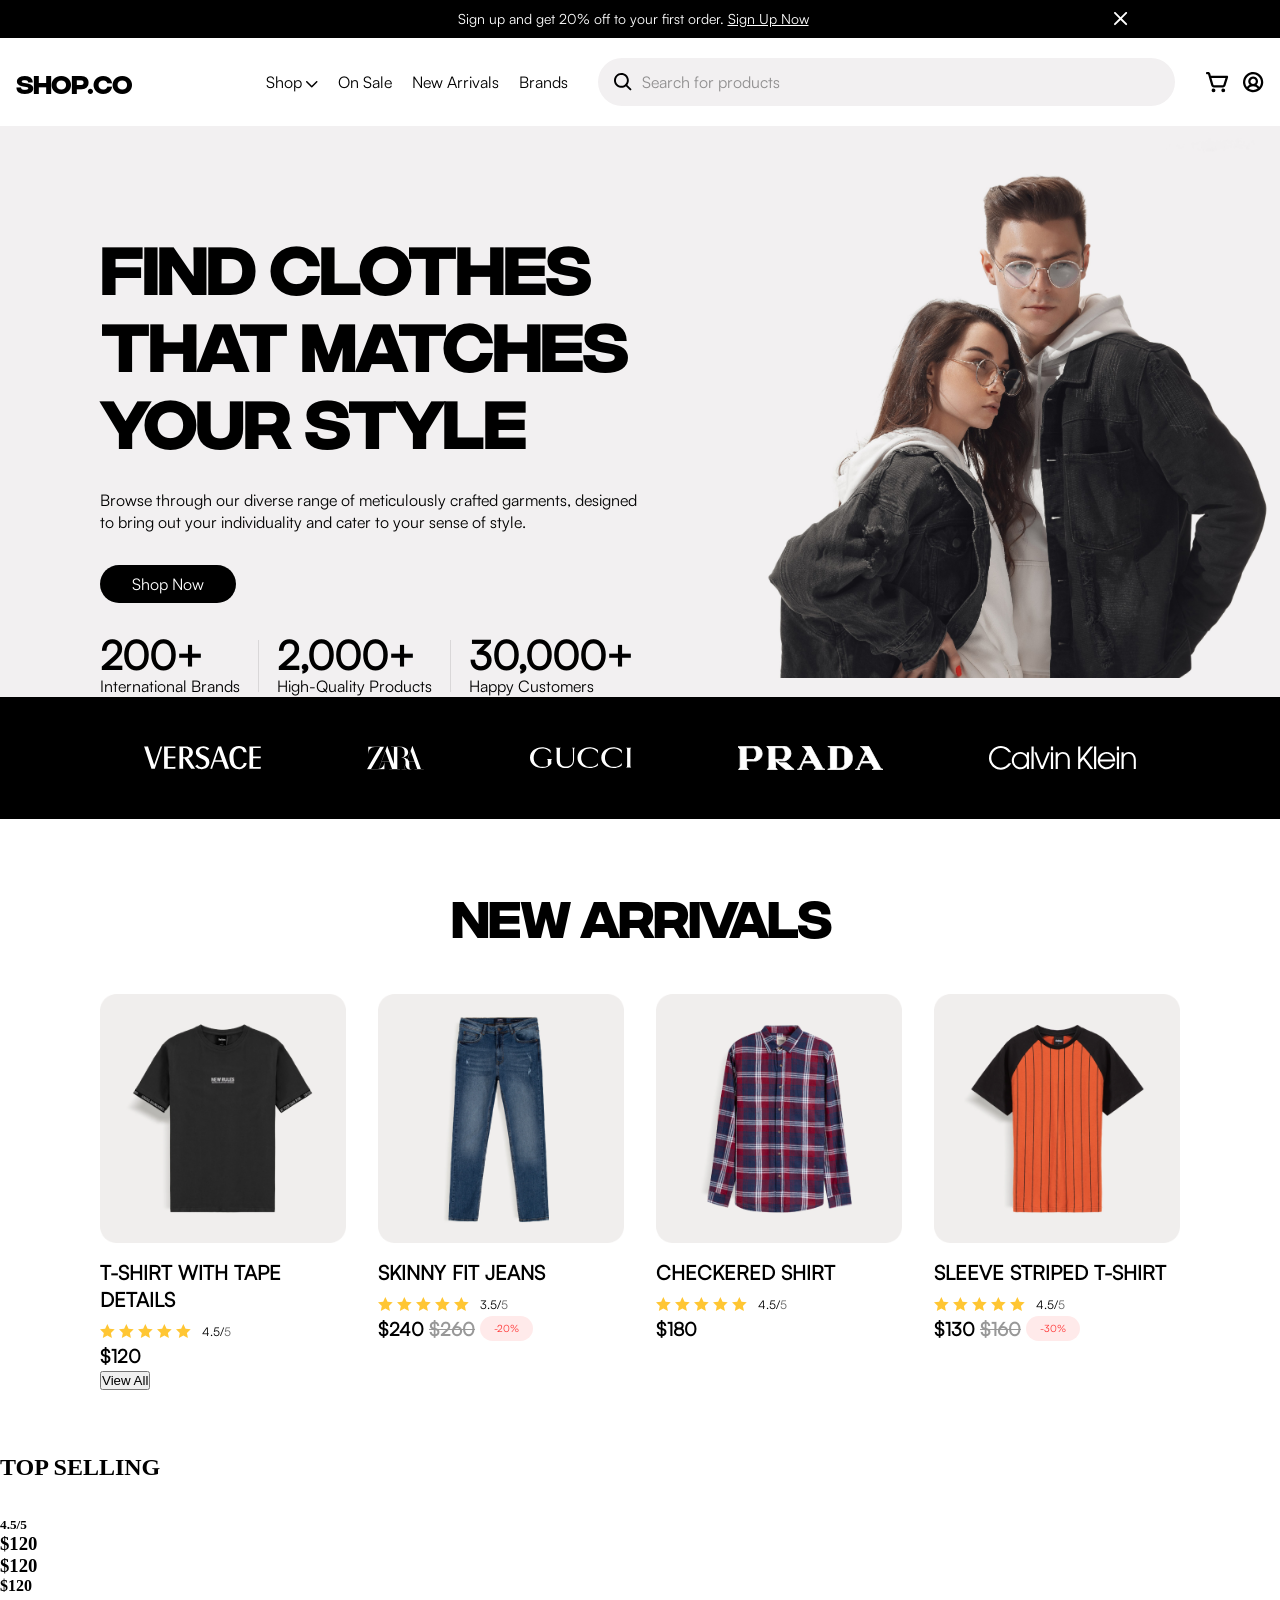
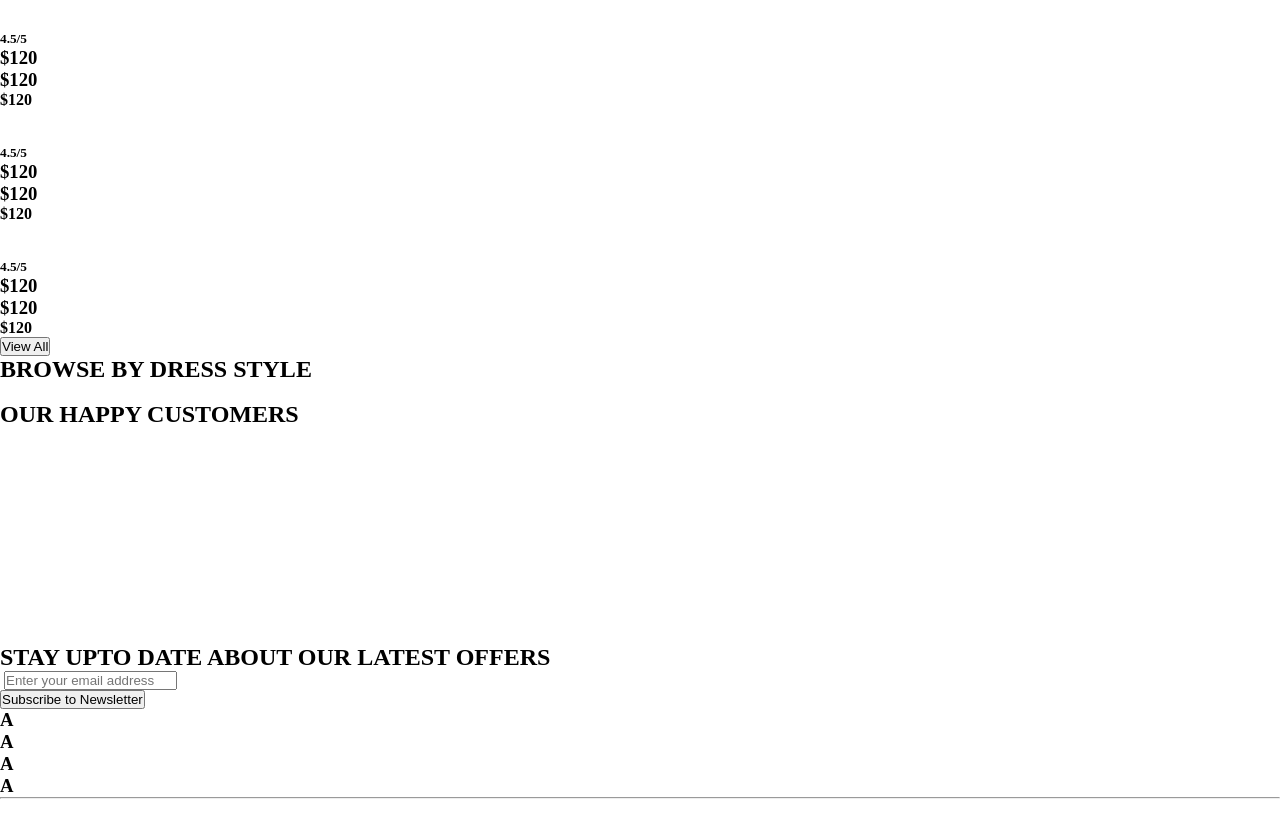
==== index.html @ e13f9c2b "feat: phase 1" ====
<!DOCTYPE html>
<html lang="en">

<head>
    <meta charset="UTF-8">
    <meta name="viewport" content="width=device-width, initial-scale=1.0">
    <title>SHOP.CO</title>
    <link rel="stylesheet" href="./css/main.css">
</head>

<body>
    <header class="header">
        <div class="top-banner">
            <div></div>
            <h3 class="top-banner--ordinary">Sign up and get 20% off to your first order.
                <span class="top-banner--underlined">Sign Up Now</span>
            </h3>
            <img class="cross-icon" src="./assets/icons/cross.svg" alt="cross-icon">
        </div>
        <nav class="navbar">
            <section class="navbar__menu-icon__logo">
                <img class="menu-icon" src="./assets/icons/menu.svg" alt="menu-icon">
                <h2 class="brand-name">SHOP.CO</h2>
            </section>
            <section class="navbar__menu-searchbar-icons">
                <ul class="navbar__desktop-menu">
                    <li><a class="desktop__menu-links" href="#">Shop <img src="./assets/icons/down-arrowkey.svg"
                                alt=""></a></li>
                    <li><a class="desktop__menu-links" href="#">On Sale</a></li>
                    <li><a class="desktop__menu-links" href="#">New Arrivals</a></li>
                    <li><a class="desktop__menu-links" href="#">Brands</a></li>
                </ul>
                <div class="navbar__search-bar">
                    <img class="search-icon" src="./assets/icons/search.svg" alt="search-icon">
                    <input class="search-input" type="text" placeholder="Search for products" />
                </div>
                <div class="navbar__cart-profile-search">
                    <img class="navbar__search" src="./assets/icons/search.svg" alt="search-icon">
                    <img class="navbar__cart" src="./assets/icons/cart.svg" alt="cart-icon">
                    <img class="navbar__profile" src="./assets/icons/profile.svg" alt="profile-icon">
                </div>
            </section>
        </nav>
    </header>
    <main class="main">
        <section class="hero">
            <section class="hero__content">
                <div class="hero__heading">FIND CLOTHES THAT MATCHES YOUR STYLE</div>
                <div class="hero__para">Browse through our diverse range of meticulously crafted garments, designed to
                    bring out your individuality and cater to your sense of style.</div>
                <div class="hero__btn">Shop Now</div>
                <div class="hero__blocks">
                    <div class="hero__block">
                        <h3 class="block__number">200+</h3>
                        <p class="block__string">International Brands</p>
                    </div>
                    <div class="vertical-line--1"></div>
                    <div class="hero__block">
                        <h3 class="block__number">2,000+</h3>
                        <p class="block__string">High-Quality Products</p>
                    </div>
                    <div class="vertical-line--2"></div>
                    <div class="hero__block">
                        <h3 class="block__number">30,000+</h3>
                        <p class="block__string">Happy Customers</p>
                    </div>
                </div>
            </section>
            <section class="hero__image">
                <img src="starIcon" alt="">
                <img class="hero__image-img" src="./assets/images/heroImg.jpg" alt="">
                <img src="starIcon" alt="">
            </section>
        </section>
        <section class="brand-strip">
            <img class="brand" src="./assets/icons/versace.svg" alt="Versace">
            <img class="brand" src="./assets/icons/zara.svg" alt="Zara">
            <img class="brand" src="./assets/icons/gucci.svg" alt="Gucci">
            <img class="brand" src="./assets/icons/prada.svg" alt="Prada">
            <img class="brand" src="./assets/icons/calvin-klein.svg" alt="Calvin Klein">
        </section>
        <section class="new-arrivals">
            <h2 class="new-arrivals__heading heading">NEW ARRIVALS</h2>
            <section class="new-arrivals__blocks" id="new-arrivals-container"></section>
            <button class="new-arrivals__viewall-btn">View All</button>
        </section>
        <section class="top-selling">
            <h2>TOP SELLING</h2>
            <section class="top-selling__blocks">
                <div class="">
                    <img src="cloth" alt="" srcset="">
                    <h4 class="top-selling__heading"></h4>
                    <div class="top-selling__rating">
                        <img src="stars" alt="">
                        <h5>4.5/<span>5</span></h5>
                    </div>
                    <div class="top-selling__pricing">
                        <h3 class="top-selling__price">$120</h3>
                        <h3 class="top-selling__discount">$120</h3>
                        <h4 class="top-selling__percent">$120</h3>
                    </div>
                </div>
                <div class="">
                    <img src="cloth" alt="" srcset="">
                    <h4 class="top-selling__heading"></h4>
                    <div class="top-selling__rating">
                        <img src="stars" alt="">
                        <h5>4.5/<span>5</span></h5>
                    </div>
                    <div class="top-selling__pricing">
                        <h3 class="top-selling__price">$120</h3>
                        <h3 class="top-selling__discount">$120</h3>
                        <h4 class="top-selling__percent">$120</h3>
                    </div>
                </div>
                <div class="">
                    <img src="cloth" alt="" srcset="">
                    <h4 class="top-selling__heading"></h4>
                    <div class="top-selling__rating">
                        <img src="stars" alt="">
                        <h5>4.5/<span>5</span></h5>
                    </div>
                    <div class="top-selling__pricing">
                        <h3 class="top-selling__price">$120</h3>
                        <h3 class="top-selling__discount">$120</h3>
                        <h4 class="top-selling__percent">$120</h3>
                    </div>
                </div>
                <div class="">
                    <img src="cloth" alt="" srcset="">
                    <h4 class="top-selling__heading"></h4>
                    <div class="top-selling__rating">
                        <img src="stars" alt="">
                        <h5>4.5/<span>5</span></h5>
                    </div>
                    <div class="top-selling__pricing">
                        <h3 class="top-selling__price">$120</h3>
                        <h3 class="top-selling__discount">$120</h3>
                        <h4 class="top-selling__percent">$120</h3>
                    </div>
                </div>
            </section>
            <button class="top-selling__viewall-btn">View All</button>

        </section>
        <section class="browseby-style">
            <h2>BROWSE BY DRESS STYLE</h2>
            <section class="browseby-style__blocks">
                <img src="#" alt="" srcset="">
                <img src="#" alt="" srcset="">
                <img src="#" alt="" srcset="">
                <img src="#" alt="" srcset="">
            </section>
        </section>
        <section class="testimonials">
            <h2>OUR HAPPY CUSTOMERS</h2>
            <div class="testimonials__blocks">
                <div class="testimonials__block">
                    <img src="stars" alt="">
                    <div class="testimonials__heading">
                        <h4 class="testimonials__name"></h4>
                        <img src="tick" alt="">
                    </div>
                    <p class="testimonials__para"></p>
                </div>
                <div class="testimonials__block">
                    <img src="stars" alt="">
                    <div class="testimonials__heading">
                        <h4 class="testimonials__name"></h4>
                        <img src="tick" alt="">
                    </div>
                    <p class="testimonials__para"></p>
                </div>
                <div class="testimonials__block">
                    <img src="stars" alt="">
                    <div class="testimonials__heading">
                        <h4 class="testimonials__name"></h4>
                        <img src="tick" alt="">
                    </div>
                    <p class="testimonials__para"></p>
                </div>
                <div class="testimonials__block">
                    <img src="stars" alt="">
                    <div class="testimonials__heading">
                        <h4 class="testimonials__name"></h4>
                        <img src="tick" alt="">
                    </div>
                    <p class="testimonials__para"></p>
                </div>
                <div class="testimonials__block">
                    <img src="stars" alt="">
                    <div class="testimonials__heading">
                        <h4 class="testimonials__name"></h4>
                        <img src="tick" alt="">
                    </div>
                    <p class="testimonials__para"></p>
                </div>
                <div class="testimonials__block">
                    <img src="stars" alt="">
                    <div class="testimonials__heading">
                        <h4 class="testimonials__name"></h4>
                        <img src="tick" alt="">
                    </div>
                    <p class="testimonials__para"></p>
                </div>
            </div>
        </section>
        <section class="newsletter">
            <h2>STAY UPTO DATE ABOUT OUR LATEST OFFERS</h2>
            <div class="newsletter__reachout">
                <div class="input-wrapper">
                    <img src="#mail-ic" alt="">
                    <input type="text" placeholder="Enter your email address">
                </div>
                <button>Subscribe to Newsletter</button>
            </div>
        </section>
    </main>
    <footer class="footer">
        <section class="footer__grid">
            <div>
                <h3>A</h3>
                <h4></h4>
                <h4></h4>
                <h4></h4>
                <h4></h4>
            </div>
            <div>
                <h3>A</h3>
                <h4></h4>
                <h4></h4>
                <h4></h4>
                <h4></h4>
            </div>
            <div>
                <h3>A</h3>
                <h4></h4>
                <h4></h4>
                <h4></h4>
                <h4></h4>
            </div>
            <div>
                <h3>A</h3>
                <h4></h4>
                <h4></h4>
                <h4></h4>
                <h4></h4>
            </div>
        </section>
        <hr>
        <div class="footer__bottom">
            <div class="footer__right-reserved"></div>
            <div class="footer__brand-names">
                <img src="#" alt="">
                <img src="#" alt="">
                <img src="#" alt="">
                <img src="#" alt="">
                <img src="#" alt="">
            </div>
        </div>
    </footer>

    <script>
        const productContainer = document.querySelector('#new-arrivals-container');
        fetch('./products.json')
            .then(response => response.json())
            .then(products => {
                productContainer.innerHTML = products.map(product => `
                    <div class="product-card">
                        <img src="${product.image}" alt="${product.name}" class="product-card__image">
                        <h4 class="new-arrivals__product-name">${product.name}</h4>
                        <div class="new-arrivals__rating">
                            <div class="new-arrivals__stars">
                                <img src="./assets/icons/star.svg" alt="rating-star">
                                <img src="./assets/icons/star.svg" alt="rating-star">
                                <img src="./assets/icons/star.svg" alt="rating-star">
                                <img src="./assets/icons/star.svg" alt="rating-star">
                                <img src="./assets/icons/star.svg" alt="rating-star">
                            </div>
                            <h5 class="rating-h2">${product.rating}/<span class="rating-span">5</span></h5>
                        </div>
                        <div class="new-arrivals__pricing">
                            <h3 class="new-arrivals__price">$${product.price}</h3>
                            ${product.originalPrice ? `<h3 class="new-arrivals__discount">$${product.originalPrice}</h3>` : ''}
                            ${product.discount ? `<h4 class="new-arrivals__percent">-${product.discount}%</h4>` : ''}
                        </div>
                    </div>
                `).join('');
            })
            .catch(error => {
                console.error('Error loading products:', error);
            });
    </script>
</body>

</html>
---- css/main.css ----
* {
  margin: 0;
  padding: 0;
  box-sizing: border-box;
}

@font-face {
  font-family: "Integral CF";
  src: url("../../assets/fonts/Fontspring-DEMO-integralcf-regular.otf");
}
@font-face {
  font-family: "Satoshi";
  src: url("../../assets/fonts/Satoshi-Regular.woff2");
}
.header {
  font-family: "Satoshi";
}
.header .top-banner {
  display: flex;
  flex-direction: row;
  justify-content: space-around;
  align-items: center;
  flex-wrap: nowrap;
  background-color: #000000;
  color: #ffffff;
  height: 2.125rem;
}
.header .top-banner .top-banner--ordinary {
  font-size: 0.75rem;
  font-weight: 400;
}
.header .top-banner .top-banner--ordinary .top-banner--underlined {
  text-decoration: underline;
  cursor: pointer;
}
.header .top-banner .cross-icon {
  visibility: hidden;
  cursor: pointer;
}
.header .navbar {
  display: flex;
  justify-content: space-between;
  align-items: center;
  padding: 1.25rem 1rem;
}
.header .navbar .brand-name {
  font-family: "Integral CF";
  font-weight: fw-700;
  font-style: Bold;
  font-size: 1.5rem;
}
.header .navbar .navbar__menu-icon__logo {
  display: flex;
  flex-direction: row;
  justify-content: center;
  align-items: center;
  flex-wrap: nowrap;
  gap: 1rem;
}
.header .navbar .navbar__cart-profile-search {
  display: flex;
  gap: 0.875rem;
  cursor: pointer;
}
.header .navbar .navbar__desktop-menu,
.header .navbar .navbar__search-bar {
  display: none;
}

@media (min-width: 1200px) {
  .header .top-banner {
    height: 2.375rem;
  }
  .header .top-banner .top-banner--ordinary {
    font-size: 0.875rem;
    font-weight: 500;
  }
  .header .top-banner .top-banner--ordinary .top-banner--underlined {
    text-decoration: underline;
  }
  .header .top-banner .cross-icon {
    visibility: visible;
  }
  .header .navbar {
    justify-content: flex-start;
  }
  .header .navbar .navbar__menu-icon__logo {
    justify-content: left;
    width: 20%;
  }
  .header .navbar .navbar__menu-searchbar-icons {
    flex-grow: 1;
    display: flex;
    flex-direction: row;
    justify-content: space-between;
    align-items: center;
    flex-wrap: nowrap;
    gap: 1.25rem;
  }
  .header .navbar .navbar__menu-searchbar-icons .navbar__desktop-menu {
    display: flex;
    flex-direction: row;
    justify-content: center;
    align-items: center;
    flex-wrap: nowrap;
    list-style: none;
    gap: 1.25rem;
    flex-shrink: 0;
  }
  .header .navbar .navbar__menu-searchbar-icons .navbar__search-bar {
    display: flex;
    align-items: center;
    width: 100%;
    max-width: 36.0625rem;
    height: 3rem;
    background: #f2f0f1;
    border-radius: calc(1.875px * 1rem);
    padding: 0 1rem;
    gap: 0.625rem;
  }
  .header .navbar .navbar__menu-searchbar-icons .navbar__search-bar .search-icon {
    width: 1.125rem;
    height: 1.125rem;
  }
  .header .navbar .navbar__menu-searchbar-icons .navbar__search-bar .search-input {
    font-family: "Satoshi";
    width: 100%;
    border: none;
    outline: none;
    background: transparent;
    font-size: 1rem;
    color: #000000;
  }
  .header .navbar .navbar__menu-searchbar-icons .navbar__search-bar .search-input::placeholder {
    color: #000000;
    opacity: 40%;
  }
  .header .navbar .navbar__search {
    display: none;
  }
  .header .navbar .navbar__desktop-menu {
    display: flex;
    gap: 2rem;
  }
  .header .navbar .navbar__desktop-menu .desktop__menu-links {
    text-decoration: none;
    color: #000000;
  }
  .header .navbar .navbar__search-bar {
    border-radius: 1.875rem;
  }
  .header .menu-icon {
    display: none;
  }
}
.main .hero {
  display: flex;
  flex-direction: column;
  background-color: #f2f0f1;
}
.main .hero .hero__content {
  font-family: Satoshi;
  background-color: #f2f0f1;
  padding: 2.5rem 1rem 0 1rem;
  display: flex;
  flex-direction: column;
  gap: 1.25rem;
}
.main .hero .hero__content .hero__heading {
  font-family: "Integral CF";
  font-weight: 700;
  font-size: 2.25rem;
}
.main .hero .hero__content .hero__para {
  font-weight: 400;
  font-size: 0.875rem;
}
.main .hero .hero__content .hero__btn {
  font-weight: 500;
  background-color: #000000;
  color: #ffffff;
  font-size: 1rem;
  border-radius: 1.875rem;
  padding: 1rem 3.375rem;
  text-align: center;
}
.main .hero .hero__content .hero__blocks {
  flex-wrap: wrap;
  display: flex;
  justify-content: center;
  align-items: center;
  gap: 1.6875rem;
}
.main .hero .hero__content .hero__blocks .block__number {
  font-weight: 700;
  font-size: 1.5rem;
  line-height: 100%;
}
.main .hero .hero__content .hero__blocks .block__string {
  font-weight: 400;
  font-size: 0.75rem;
  line-height: 1.375rem;
}
.main .hero .hero__content .hero__blocks .vertical-line--1 {
  width: 0.0625rem;
  height: 3.25rem;
  background: rgba(0, 0, 0, 0.1);
}
.main .hero .hero__content .hero__blocks .vertical-line--2 {
  width: 0.0625rem;
  height: 3.25rem;
  background: rgba(0, 0, 0, 0.1);
  display: none;
}
.main .hero .hero__image {
  width: 100%;
}
.main .hero .hero__image img {
  display: block;
  width: 100%;
  height: auto;
  object-fit: cover;
}
.main .brand-strip {
  background-color: #000000;
  height: 7.625rem;
  display: flex;
  flex-wrap: wrap;
  justify-content: center;
  align-items: center;
  gap: 0.875rem;
}
.main .brand-strip .brand {
  height: 2rem;
}
.main .new-arrivals {
  font-family: "Satoshi";
  padding: 2.8125rem 0;
  padding-left: 10px;
}
.main .new-arrivals .new-arrivals__heading {
  padding-bottom: 2rem;
  text-align: center;
  font-family: "Integral CF";
  font-weight: 700;
  font-size: 2rem;
  line-height: 100%;
  letter-spacing: 0%;
  vertical-align: middle;
}
.main .new-arrivals .new-arrivals__blocks {
  display: flex;
  gap: 1.25rem;
  overflow-y: hidden;
}
.main .new-arrivals .new-arrivals__blocks .product-card {
  width: calc(12.5px * 1rem);
  flex-shrink: 0;
}
.main .new-arrivals .new-arrivals__blocks .product-card .product-card__image {
  display: block;
  width: 100%;
  height: auto;
  object-fit: cover;
}
.main .new-arrivals .new-arrivals__blocks .product-card .new-arrivals__rating {
  display: flex;
  gap: 0.6875rem;
  align-items: center;
}
.main .new-arrivals .new-arrivals__blocks .product-card .new-arrivals__rating .rating-h2 {
  font-weight: 400;
  font-size: 0.75rem;
  line-height: 100%;
  letter-spacing: 0%;
}
.main .new-arrivals .new-arrivals__blocks .product-card .new-arrivals__rating .rating-span {
  opacity: 0.6;
}
.main .new-arrivals .new-arrivals__blocks .product-card .new-arrivals__pricing {
  display: flex;
  gap: 0.3125rem;
  align-items: center;
}
.main .new-arrivals .new-arrivals__blocks .product-card .new-arrivals__pricing .price {
  font-size: 1.25rem;
  font-weight: 700;
}
.main .new-arrivals .new-arrivals__blocks .product-card .new-arrivals__pricing .new-arrivals__discount {
  text-decoration: line-through;
  opacity: 40%;
}
.main .new-arrivals .new-arrivals__blocks .product-card .new-arrivals__pricing .new-arrivals__percent {
  border-radius: 1.875rem;
  background-color: rgba(255, 51, 51, 0.1019607843);
  color: #ff3333;
  padding: 0.375rem 0.875rem;
  font-weight: 500;
  font-size: 0.625rem;
}
.main .new-arrivals .product-card .new-arrivals__product-name {
  font-weight: 700;
  font-size: 1rem;
  padding: 0.625rem 0 0.25rem 0;
}

@media (min-width: 768px) {
  .main .hero {
    flex-direction: row;
    align-items: stretch;
  }
  .main .hero .hero__content,
  .main .hero .hero__image {
    flex: 1;
  }
  .main .hero .hero__content {
    padding: 2.5rem 1.125rem 1.25rem;
    gap: 1.5rem;
    justify-content: center;
  }
  .main .hero .hero__content .hero__heading {
    font-size: 1.875rem;
  }
  .main .hero .hero__content .hero__blocks {
    justify-content: flex-start;
    gap: 1.125rem;
  }
  .main .hero .hero__content .hero__blocks .block__number {
    font-size: 1rem;
  }
  .main .hero .hero__content .hero__blocks .block__string {
    font-size: 0.625rem;
  }
  .main .hero .hero__content .hero__blocks .vertical-line--2 {
    display: block;
  }
  .main .hero .hero__content .hero__btn {
    width: fit-content;
    padding: 0.5rem 2rem;
  }
}
@media (min-width: 1200px) {
  .main .hero .hero__content {
    padding: 6.25rem 6.25rem 0;
    width: 50%;
    gap: 2rem;
  }
  .main .hero .hero__content .vertical-line--2 {
    display: none;
  }
  .main .hero .hero__content .hero__heading {
    font-size: 4rem;
  }
  .main .hero .hero__content .hero__para,
  .main .hero .hero__content .hero__btn {
    font-size: 1rem;
  }
  .main .hero .hero__content .hero__blocks .block__number {
    font-size: 2.5rem;
  }
  .main .hero .hero__content .hero__blocks .block__string {
    font-size: 1rem;
  }
  .main .hero .hero__image {
    width: 50%;
  }
  .main .brand-strip {
    gap: 6.625rem;
  }
  .main .brand-strip .brand {
    height: 1.5rem;
  }
  .main .new-arrivals {
    padding: 4.5rem 6.25rem 4rem;
  }
  .main .new-arrivals .new-arrivals__heading {
    font-size: 3rem;
    padding-bottom: 3.4375rem;
  }
  .main .new-arrivals .new-arrivals__blocks {
    flex-wrap: wrap;
    overflow-x: visible;
    padding-bottom: 0;
    gap: 2rem;
  }
  .main .new-arrivals .new-arrivals__blocks .product-card {
    flex: 1 1 220px;
  }
  .main .new-arrivals .new-arrivals__blocks .product-card .new-arrivals__product-name {
    font-weight: 700;
    font-size: 1.25rem;
    padding: 1rem 0 0.5rem 0;
  }
}

/*# sourceMappingURL=main.css.map */
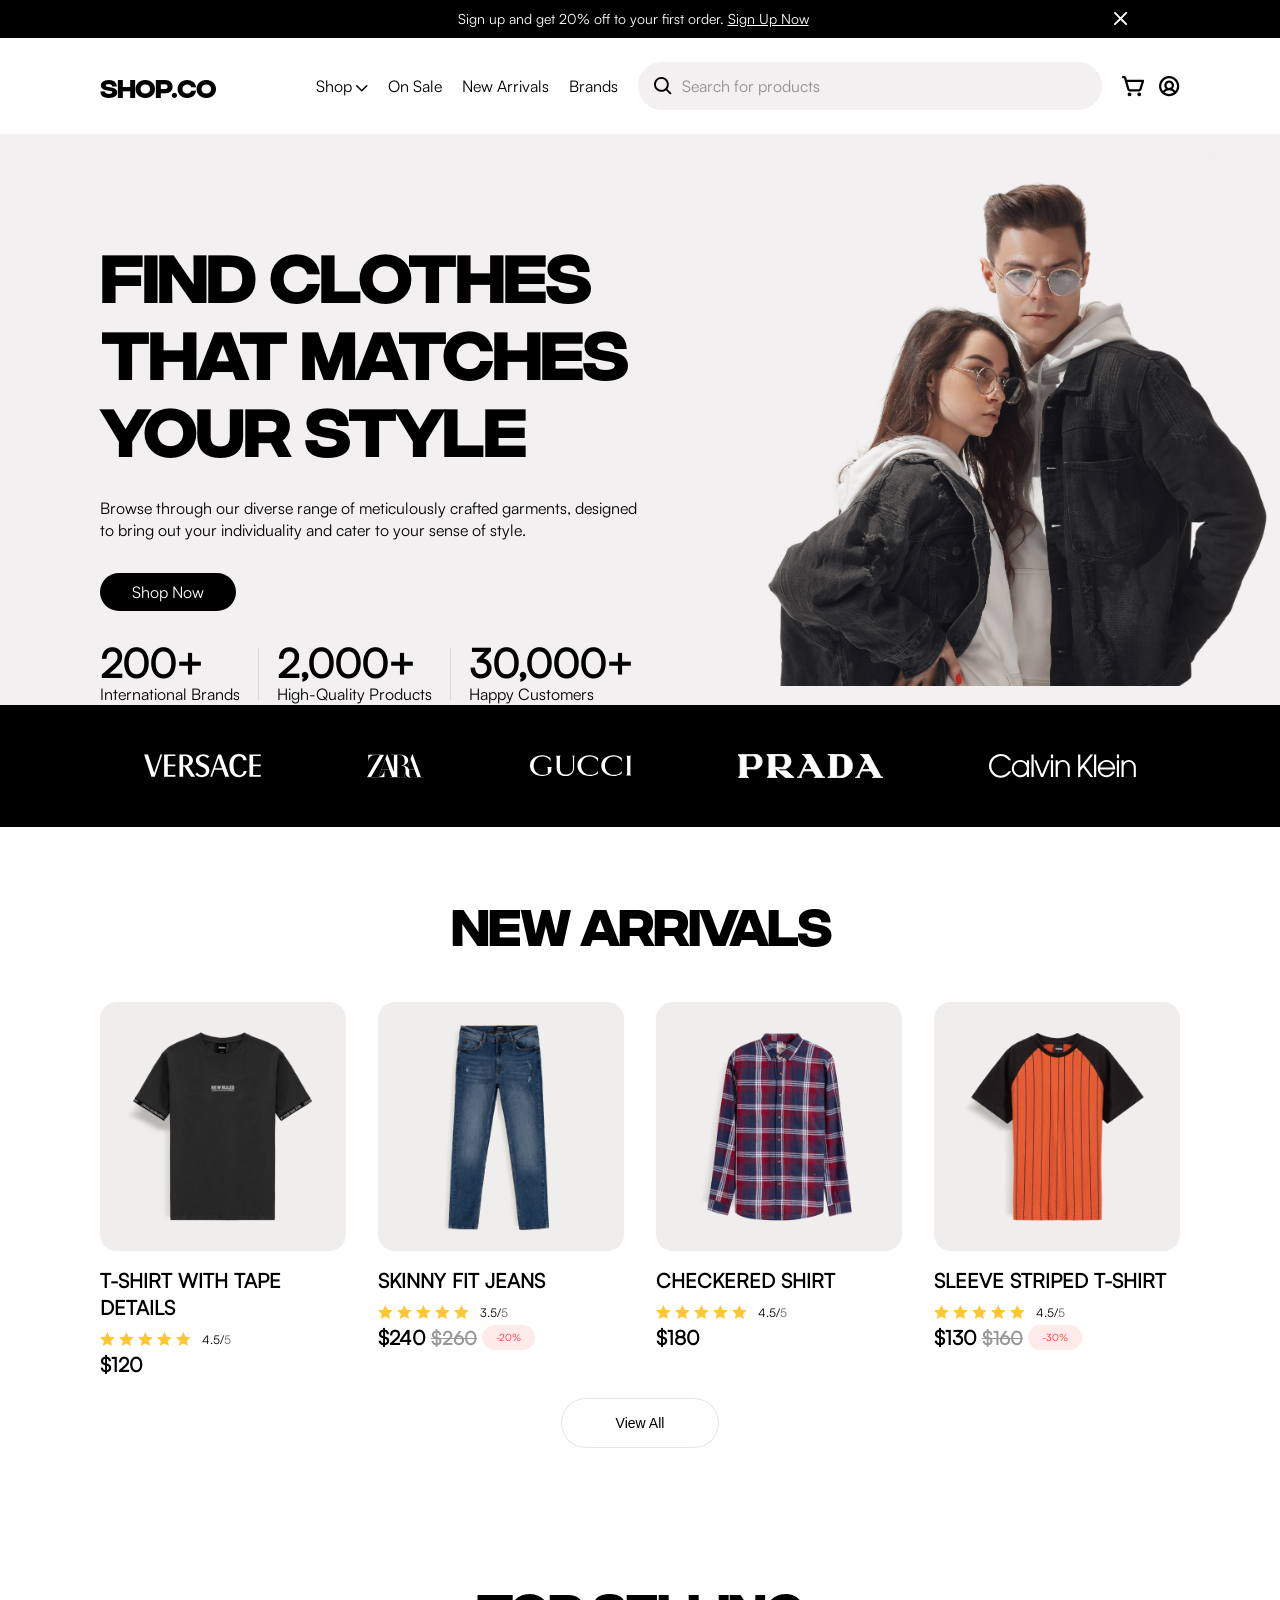
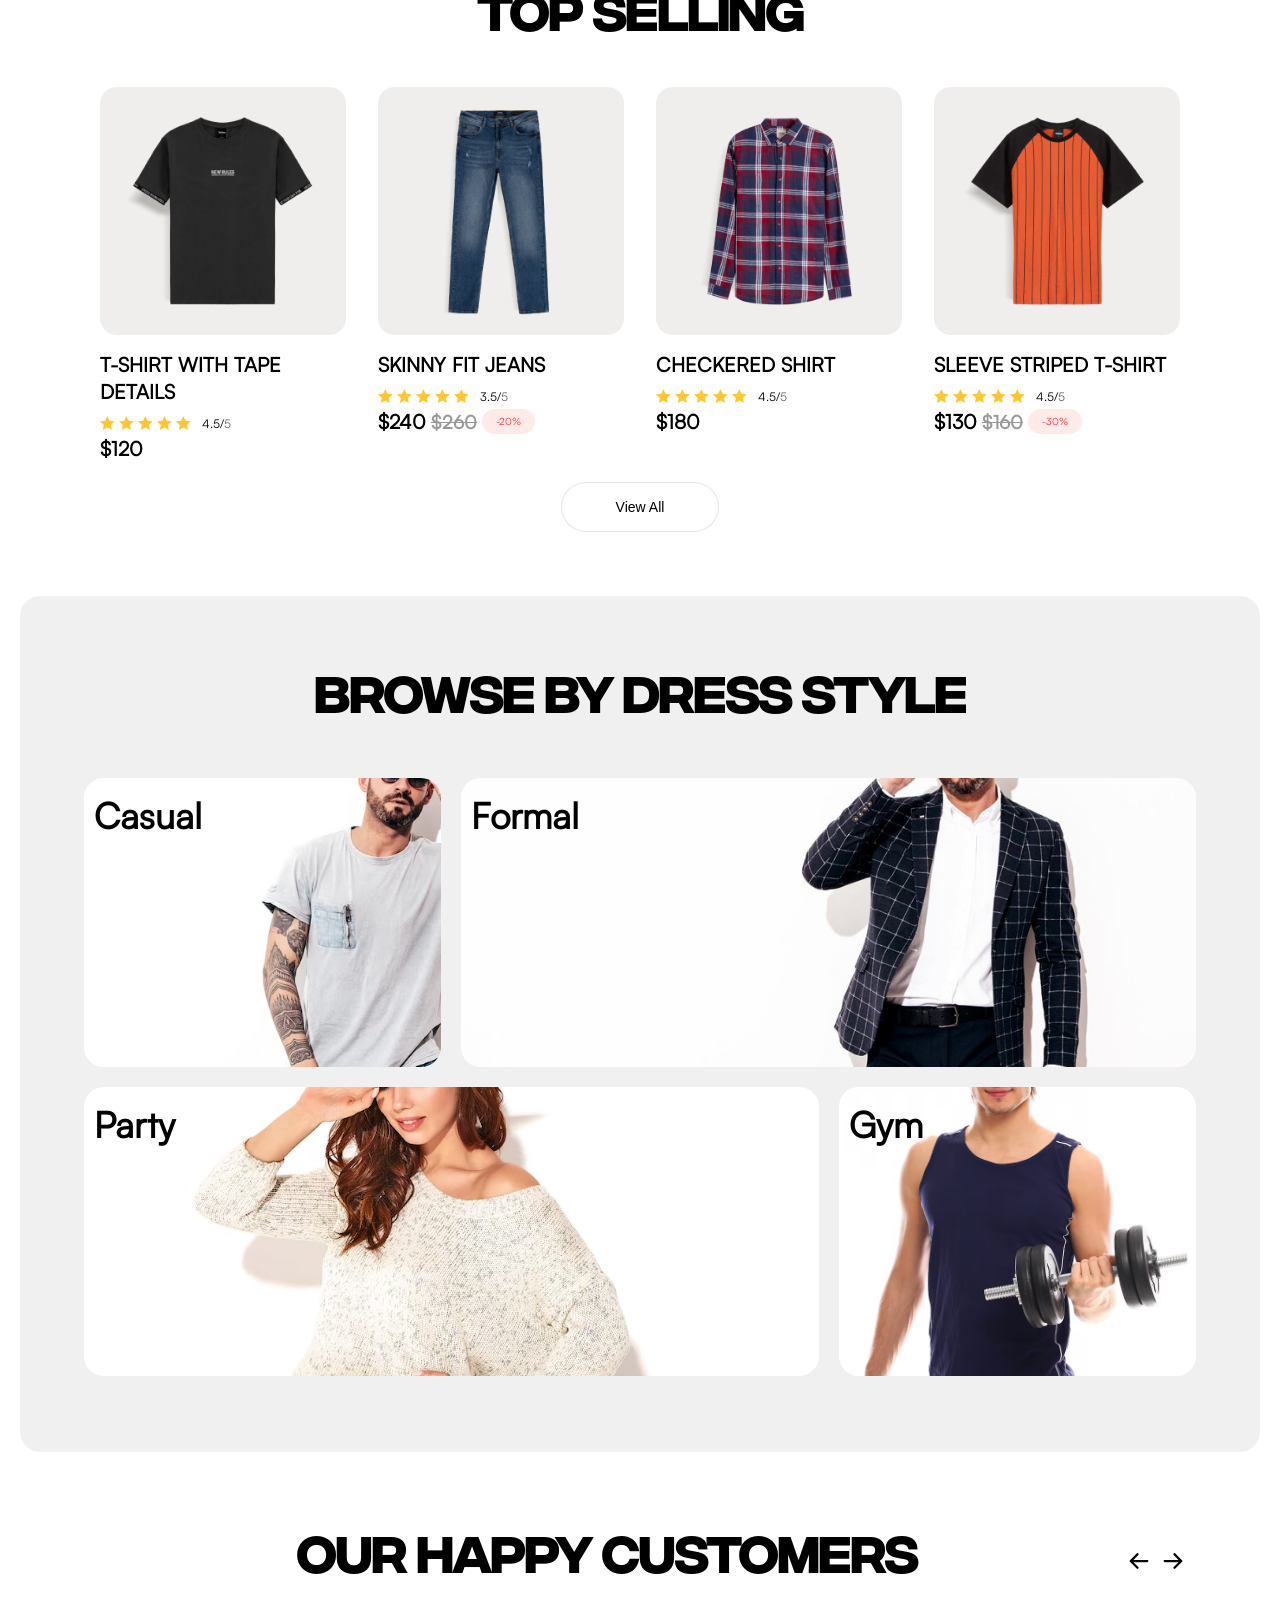
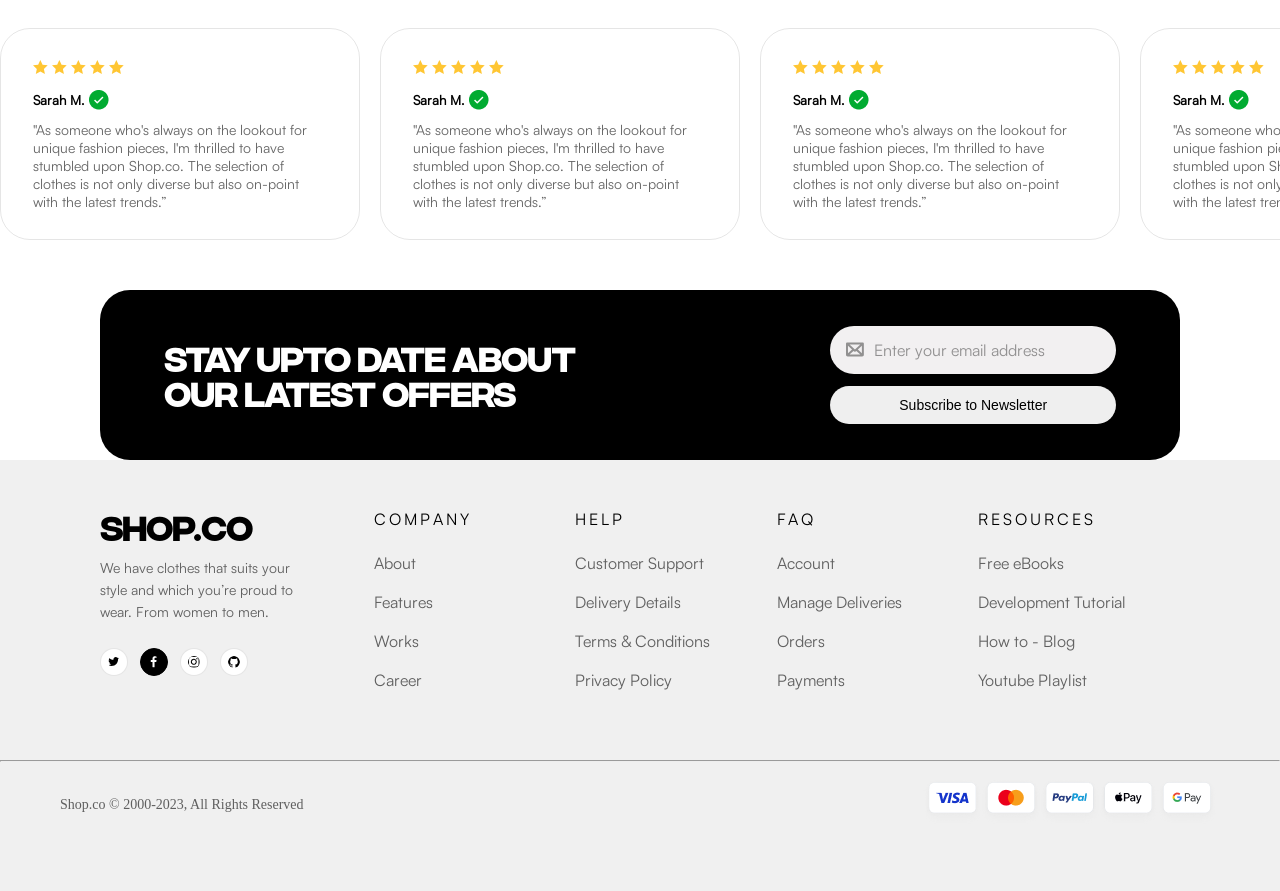
==== commit 3b0b73d6: ":feat: phase 2" ====
--- a/index.html
+++ b/index.html
@@ -82,180 +82,185 @@
         <section class="new-arrivals">
             <h2 class="new-arrivals__heading heading">NEW ARRIVALS</h2>
             <section class="new-arrivals__blocks" id="new-arrivals-container"></section>
-            <button class="new-arrivals__viewall-btn">View All</button>
+            <button type="button" class="view-all-btn">View All</button>
         </section>
         <section class="top-selling">
-            <h2>TOP SELLING</h2>
-            <section class="top-selling__blocks">
-                <div class="">
-                    <img src="cloth" alt="" srcset="">
-                    <h4 class="top-selling__heading"></h4>
-                    <div class="top-selling__rating">
-                        <img src="stars" alt="">
-                        <h5>4.5/<span>5</span></h5>
-                    </div>
-                    <div class="top-selling__pricing">
-                        <h3 class="top-selling__price">$120</h3>
-                        <h3 class="top-selling__discount">$120</h3>
-                        <h4 class="top-selling__percent">$120</h3>
-                    </div>
-                </div>
-                <div class="">
-                    <img src="cloth" alt="" srcset="">
-                    <h4 class="top-selling__heading"></h4>
-                    <div class="top-selling__rating">
-                        <img src="stars" alt="">
-                        <h5>4.5/<span>5</span></h5>
-                    </div>
-                    <div class="top-selling__pricing">
-                        <h3 class="top-selling__price">$120</h3>
-                        <h3 class="top-selling__discount">$120</h3>
-                        <h4 class="top-selling__percent">$120</h3>
-                    </div>
-                </div>
-                <div class="">
-                    <img src="cloth" alt="" srcset="">
-                    <h4 class="top-selling__heading"></h4>
-                    <div class="top-selling__rating">
-                        <img src="stars" alt="">
-                        <h5>4.5/<span>5</span></h5>
-                    </div>
-                    <div class="top-selling__pricing">
-                        <h3 class="top-selling__price">$120</h3>
-                        <h3 class="top-selling__discount">$120</h3>
-                        <h4 class="top-selling__percent">$120</h3>
-                    </div>
-                </div>
-                <div class="">
-                    <img src="cloth" alt="" srcset="">
-                    <h4 class="top-selling__heading"></h4>
-                    <div class="top-selling__rating">
-                        <img src="stars" alt="">
-                        <h5>4.5/<span>5</span></h5>
-                    </div>
-                    <div class="top-selling__pricing">
-                        <h3 class="top-selling__price">$120</h3>
-                        <h3 class="top-selling__discount">$120</h3>
-                        <h4 class="top-selling__percent">$120</h3>
-                    </div>
-                </div>
-            </section>
-            <button class="top-selling__viewall-btn">View All</button>
-
-        </section>
+            <h2 class="top-selling__heading heading">TOP SELLING</h2>
+            <section class="top-selling__blocks" id="top-selling-container"></section>
+            <button type="button" class="view-all-btn">View All</button>
+        </section>
+
         <section class="browseby-style">
-            <h2>BROWSE BY DRESS STYLE</h2>
+            <h2 class="browseby-style__heading">BROWSE BY DRESS STYLE</h2>
             <section class="browseby-style__blocks">
-                <img src="#" alt="" srcset="">
-                <img src="#" alt="" srcset="">
-                <img src="#" alt="" srcset="">
-                <img src="#" alt="" srcset="">
+                <div class="browseby-style__block--0">
+                    <img class="browseby-img" src="./assets/images/0.png" alt="">
+                    <span class="browseby-type">Casual</span>
+                </div>
+                <div class="browseby-style__block--1">
+                    <img class="browseby-img" src="./assets/images/1.png" alt="">
+                    <span class="browseby-type">Formal</span>
+                </div>
+                <div class="browseby-style__block--2">
+                    <img class="browseby-img" src="./assets/images/2.png" alt="">
+                    <span class="browseby-type">Party</span>
+                </div>
+                <div class="browseby-style__block--3">
+                    <img class="browseby-img" src="./assets/images/3.png" alt="">
+                    <span class="browseby-type">Gym</span>
+                </div>
             </section>
         </section>
         <section class="testimonials">
-            <h2>OUR HAPPY CUSTOMERS</h2>
+            <h2 class="testimonials__heading">OUR HAPPY CUSTOMERS
+                <span class="testimonials__heading-arrows">
+                    <img src="./assets/icons/arrow-down-left.svg" alt="left" srcset="">
+                    <img src="./assets/icons/arrow-down-right.svg" alt="right" srcset="">
+                </span>
+            </h2>
             <div class="testimonials__blocks">
                 <div class="testimonials__block">
-                    <img src="stars" alt="">
-                    <div class="testimonials__heading">
-                        <h4 class="testimonials__name"></h4>
-                        <img src="tick" alt="">
-                    </div>
-                    <p class="testimonials__para"></p>
-                </div>
-                <div class="testimonials__block">
-                    <img src="stars" alt="">
-                    <div class="testimonials__heading">
-                        <h4 class="testimonials__name"></h4>
-                        <img src="tick" alt="">
-                    </div>
-                    <p class="testimonials__para"></p>
-                </div>
-                <div class="testimonials__block">
-                    <img src="stars" alt="">
-                    <div class="testimonials__heading">
-                        <h4 class="testimonials__name"></h4>
-                        <img src="tick" alt="">
-                    </div>
-                    <p class="testimonials__para"></p>
-                </div>
-                <div class="testimonials__block">
-                    <img src="stars" alt="">
-                    <div class="testimonials__heading">
-                        <h4 class="testimonials__name"></h4>
-                        <img src="tick" alt="">
-                    </div>
-                    <p class="testimonials__para"></p>
-                </div>
-                <div class="testimonials__block">
-                    <img src="stars" alt="">
-                    <div class="testimonials__heading">
-                        <h4 class="testimonials__name"></h4>
-                        <img src="tick" alt="">
-                    </div>
-                    <p class="testimonials__para"></p>
-                </div>
-                <div class="testimonials__block">
-                    <img src="stars" alt="">
-                    <div class="testimonials__heading">
-                        <h4 class="testimonials__name"></h4>
-                        <img src="tick" alt="">
-                    </div>
-                    <p class="testimonials__para"></p>
+                    <div class="testimonials__stars">
+                        <img src="./assets/icons/star.svg" alt="rating-star">
+                        <img src="./assets/icons/star.svg" alt="rating-star">
+                        <img src="./assets/icons/star.svg" alt="rating-star">
+                        <img src="./assets/icons/star.svg" alt="rating-star">
+                        <img src="./assets/icons/star.svg" alt="rating-star">
+                    </div>
+                    <div class="testimonials__title">
+                        <h5 class="testimonials__name">Sarah M.</h4>
+                            <img src="./assets/images/tick.png" alt="tick-icon">
+                    </div>
+                    <p class="testimonials__para">"As someone who's always on the lookout for unique fashion pieces, I'm
+                        thrilled to have stumbled upon Shop.co. The selection of clothes is not only diverse but also
+                        on-point with the latest trends.”</p>
+                </div>
+                <div class="testimonials__block">
+                    <div class="testimonials__stars">
+                        <img src="./assets/icons/star.svg" alt="rating-star">
+                        <img src="./assets/icons/star.svg" alt="rating-star">
+                        <img src="./assets/icons/star.svg" alt="rating-star">
+                        <img src="./assets/icons/star.svg" alt="rating-star">
+                        <img src="./assets/icons/star.svg" alt="rating-star">
+                    </div>
+                    <div class="testimonials__title">
+                        <h5 class="testimonials__name">Sarah M.</h4>
+                            <img src="./assets/images/tick.png" alt="tick-icon">
+                    </div>
+                    <p class="testimonials__para">"As someone who's always on the lookout for unique fashion pieces, I'm
+                        thrilled to have stumbled upon Shop.co. The selection of clothes is not only diverse but also
+                        on-point with the latest trends.”</p>
+                </div>
+                <div class="testimonials__block">
+                    <div class="testimonials__stars">
+                        <img src="./assets/icons/star.svg" alt="rating-star">
+                        <img src="./assets/icons/star.svg" alt="rating-star">
+                        <img src="./assets/icons/star.svg" alt="rating-star">
+                        <img src="./assets/icons/star.svg" alt="rating-star">
+                        <img src="./assets/icons/star.svg" alt="rating-star">
+                    </div>
+                    <div class="testimonials__title">
+                        <h5 class="testimonials__name">Sarah M.</h4>
+                            <img src="./assets/images/tick.png" alt="tick-icon">
+                    </div>
+                    <p class="testimonials__para">"As someone who's always on the lookout for unique fashion pieces, I'm
+                        thrilled to have stumbled upon Shop.co. The selection of clothes is not only diverse but also
+                        on-point with the latest trends.”</p>
+                </div>
+                <div class="testimonials__block">
+                    <div class="testimonials__stars">
+                        <img src="./assets/icons/star.svg" alt="rating-star">
+                        <img src="./assets/icons/star.svg" alt="rating-star">
+                        <img src="./assets/icons/star.svg" alt="rating-star">
+                        <img src="./assets/icons/star.svg" alt="rating-star">
+                        <img src="./assets/icons/star.svg" alt="rating-star">
+                    </div>
+                    <div class="testimonials__title">
+                        <h5 class="testimonials__name">Sarah M.</h4>
+                            <img src="./assets/images/tick.png" alt="tick-icon">
+                    </div>
+                    <p class="testimonials__para">"As someone who's always on the lookout for unique fashion pieces, I'm
+                        thrilled to have stumbled upon Shop.co. The selection of clothes is not only diverse but also
+                        on-point with the latest trends.”</p>
+                </div>
+                <div class="testimonials__block">
+                    <div class="testimonials__stars">
+                        <img src="./assets/icons/star.svg" alt="rating-star">
+                        <img src="./assets/icons/star.svg" alt="rating-star">
+                        <img src="./assets/icons/star.svg" alt="rating-star">
+                        <img src="./assets/icons/star.svg" alt="rating-star">
+                        <img src="./assets/icons/star.svg" alt="rating-star">
+                    </div>
+                    <div class="testimonials__title">
+                        <h5 class="testimonials__name">Sarah M.</h4>
+                            <img src="./assets/images/tick.png" alt="tick-icon">
+                    </div>
+                    <p class="testimonials__para">"As someone who's always on the lookout for unique fashion pieces, I'm
+                        thrilled to have stumbled upon Shop.co. The selection of clothes is not only diverse but also
+                        on-point with the latest trends.”</p>
                 </div>
             </div>
         </section>
         <section class="newsletter">
-            <h2>STAY UPTO DATE ABOUT OUR LATEST OFFERS</h2>
+            <h2 class="newsletter__heading">STAY UPTO DATE ABOUT OUR LATEST OFFERS</h2>
             <div class="newsletter__reachout">
-                <div class="input-wrapper">
-                    <img src="#mail-ic" alt="">
-                    <input type="text" placeholder="Enter your email address">
-                </div>
-                <button>Subscribe to Newsletter</button>
+                <div class="newsletter__input">
+                    <img class="mail-icon" src="./assets/icons/mail.svg" alt="mail-icon">
+                    <input class="mail-input" type="text" placeholder="Enter your email address" />
+                </div>
+                <button class="newsletter__subscribe">Subscribe to Newsletter</button>
             </div>
         </section>
     </main>
-    <footer class="footer">
-        <section class="footer__grid">
-            <div>
-                <h3>A</h3>
-                <h4></h4>
-                <h4></h4>
-                <h4></h4>
-                <h4></h4>
-            </div>
-            <div>
-                <h3>A</h3>
-                <h4></h4>
-                <h4></h4>
-                <h4></h4>
-                <h4></h4>
-            </div>
-            <div>
-                <h3>A</h3>
-                <h4></h4>
-                <h4></h4>
-                <h4></h4>
-                <h4></h4>
-            </div>
-            <div>
-                <h3>A</h3>
-                <h4></h4>
-                <h4></h4>
-                <h4></h4>
-                <h4></h4>
-            </div>
+    <footer>
+        <section class="footer">
+            <section class="footer__info">
+                <h2 class="footer__brand-name">SHOP.CO</h2>
+                <p class="footer__para">We have clothes that suits your style and which you’re proud to wear. From women
+                    to men.</p>
+                <div class="footer__socials">
+                    <img class="socials-img" src="./assets/icons/twitter.svg" alt="Twitter">
+                    <img class="socials-img" src="./assets/icons/facebook.svg" alt="Facebook">
+                    <img class="socials-img" src="./assets/icons/insta.svg" alt="Instagram">
+                    <img class="socials-img" src="./assets/icons/github.svg" alt="GitHub">
+                </div>
+            </section>
+            <section class="footer__grid">
+                <div>
+                    <h3 class="grid-heading">COMPANY</h3>
+                    <h4 class="grid-content">About</h4>
+                    <h4 class="grid-content">Features</h4>
+                    <h4 class="grid-content">Works</h4>
+                    <h4 class="grid-content">Career</h4>
+                </div>
+                <div>
+                    <h3 class="grid-heading">HELP</h3>
+                    <h4 class="grid-content">Customer Support</h4>
+                    <h4 class="grid-content">Delivery Details</h4>
+                    <h4 class="grid-content">Terms &amp; Conditions</h4>
+                    <h4 class="grid-content">Privacy Policy</h4>
+                </div>
+                <div>
+                    <h3 class="grid-heading">FAQ</h3>
+                    <h4 class="grid-content">Account</h4>
+                    <h4 class="grid-content">Manage Deliveries</h4>
+                    <h4 class="grid-content">Orders</h4>
+                    <h4 class="grid-content">Payments</h4>
+                </div>
+                <div>
+                    <h3 class="grid-heading">RESOURCES</h3>
+                    <h4 class="grid-content">Free eBooks</h4>
+                    <h4 class="grid-content">Development Tutorial</h4>
+                    <h4 class="grid-content">How to - Blog</h4>
+                    <h4 class="grid-content">Youtube Playlist</h4>
+                </div>
+            </section>
         </section>
         <hr>
         <div class="footer__bottom">
-            <div class="footer__right-reserved"></div>
+            <div class="footer__right-reserved">Shop.co © 2000-2023, All Rights Reserved</div>
             <div class="footer__brand-names">
-                <img src="#" alt="">
-                <img src="#" alt="">
-                <img src="#" alt="">
-                <img src="#" alt="">
-                <img src="#" alt="">
+                <img src="./assets/images/brand-names.png" alt="brand-names">
             </div>
         </div>
     </footer>
@@ -266,7 +271,7 @@
             .then(response => response.json())
             .then(products => {
                 productContainer.innerHTML = products.map(product => `
-                    <div class="product-card">
+            <div class="product-card">
                         <img src="${product.image}" alt="${product.name}" class="product-card__image">
                         <h4 class="new-arrivals__product-name">${product.name}</h4>
                         <div class="new-arrivals__rating">
@@ -290,6 +295,36 @@
             .catch(error => {
                 console.error('Error loading products:', error);
             });
+
+        const topSellingContainer = document.querySelector('#top-selling-container');
+        fetch('./products.json')
+            .then(response => response.json())
+            .then(products => {
+                topSellingContainer.innerHTML = products.map(product => `
+                    <div class="topselling-card">
+                        <img src="${product.image}" alt="${product.name}" class="topselling-card__image">
+                        <h4 class="top-selling__product-name">${product.name}</h4>
+                        <div class="top-selling__rating">
+                            <div class="top-selling__stars">
+                                <img src="./assets/icons/star.svg" alt="rating-star">
+                                <img src="./assets/icons/star.svg" alt="rating-star">
+                                <img src="./assets/icons/star.svg" alt="rating-star">
+                                <img src="./assets/icons/star.svg" alt="rating-star">
+                                <img src="./assets/icons/star.svg" alt="rating-star">
+                            </div>
+                            <h5 class="rating-h2">${product.rating}/<span class="rating-span">5</span></h5>
+                        </div>
+                        <div class="top-selling__pricing">
+                            <h3 class="top-selling__price">$${product.price}</h3>
+                            ${product.originalPrice ? `<h3 class="top-selling__discount">$${product.originalPrice}</h3>` : ''}
+                            ${product.discount ? `<h4 class="top-selling__percent">-${product.discount}%</h4>` : ''}
+                        </div>
+                    </div>
+                `).join('');
+            })
+            .catch(error => {
+                console.error('Error loading products:', error);
+            });
     </script>
 </body>
 
--- a/css/main.css
+++ b/css/main.css
@@ -46,7 +46,6 @@
 .header .navbar .brand-name {
   font-family: "Integral CF";
   font-weight: fw-700;
-  font-style: Bold;
   font-size: 1.5rem;
 }
 .header .navbar .navbar__menu-icon__logo {
@@ -83,6 +82,7 @@
   }
   .header .navbar {
     justify-content: flex-start;
+    padding: 1.5rem 6.25rem;
   }
   .header .navbar .navbar__menu-icon__logo {
     justify-content: left;
@@ -153,6 +153,128 @@
     display: none;
   }
 }
+.footer {
+  display: flex;
+  flex-direction: column;
+  padding: 3.125rem 1rem 2rem;
+  background-color: #f0f0f0;
+  font-family: "Satoshi";
+}
+.footer .footer__info {
+  padding-bottom: 2rem;
+}
+.footer .footer__info .footer__brand-name {
+  font-family: "Integral CF";
+  font-weight: 700;
+  font-size: 1.75rem;
+  line-height: 100%;
+}
+.footer .footer__info .footer__para {
+  max-width: 20.625rem;
+  padding: 0.75rem 0 1.25rem;
+  font-size: 0.75rem;
+  line-height: 1.125rem;
+  opacity: 0.6;
+}
+.footer .footer__socials {
+  display: flex;
+  gap: 0.75rem;
+}
+.footer .footer__socials .socials-img {
+  box-sizing: border-box;
+  width: 1.75rem;
+  height: 1.75rem;
+  padding: 0.4375rem;
+  border: 0.0625rem solid rgba(0, 0, 0, 0.1019607843);
+  border-radius: 50%;
+  background-color: #ffffff;
+  cursor: pointer;
+}
+.footer .footer__socials .socials-img:nth-child(2) {
+  border-color: #000000;
+  background-color: #000000;
+}
+.footer .footer__grid {
+  width: 100%;
+  display: grid;
+  grid-template-columns: repeat(2, minmax(0, 1fr));
+  column-gap: 2rem;
+  row-gap: 1.5rem;
+}
+.footer .footer__grid .grid-heading {
+  padding-bottom: 1.125rem;
+  font-weight: 500;
+  font-size: 0.875rem;
+  line-height: 1.125rem;
+  letter-spacing: 0.1875rem;
+  text-transform: uppercase;
+}
+.footer .footer__grid .grid-content {
+  padding-bottom: 1rem;
+  font-weight: 400;
+  font-size: 0.875rem;
+  line-height: 1.125rem;
+  opacity: 0.6;
+  cursor: pointer;
+}
+
+.footer__bottom {
+  display: flex;
+  flex-direction: column;
+  justify-content: space-between;
+  align-items: center;
+  background-color: #f0f0f0;
+  padding: 1rem 3.75rem 3.75rem;
+  gap: 1rem;
+}
+.footer__bottom .footer__right-reserved {
+  font-weight: 400;
+  font-size: 0.875rem;
+  line-height: 100%;
+  letter-spacing: 0%;
+  text-align: right;
+  opacity: 0.6;
+}
+
+@media (min-width: 1200px) {
+  .footer {
+    flex-direction: row;
+    padding: 3.125rem 6.25rem;
+  }
+  .footer .footer__info {
+    padding-bottom: 0;
+  }
+  .footer .footer__info .footer__brand-name {
+    font-size: 2rem;
+  }
+  .footer .footer__info .footer__para {
+    width: 80%;
+    padding: 0.9375rem 0 1.5625rem;
+    font-size: 0.875rem;
+    line-height: 1.375rem;
+  }
+  .footer .footer__grid {
+    width: 90%;
+    grid-template-columns: repeat(4, minmax(0, 1fr));
+    column-gap: 0;
+    row-gap: 0;
+  }
+  .footer .footer__grid .grid-heading {
+    padding-bottom: 1.625rem;
+    font-size: 1rem;
+  }
+  .footer .footer__grid .grid-content {
+    padding-bottom: 1.25rem;
+    font-size: 1rem;
+    line-height: 1.1875rem;
+  }
+  .footer__bottom {
+    flex-direction: row;
+  }
+}
+.main {
+  font-family: "Satoshi";
+}
 .main .hero {
   display: flex;
   flex-direction: column;
@@ -235,8 +357,7 @@
 }
 .main .new-arrivals {
   font-family: "Satoshi";
-  padding: 2.8125rem 0;
-  padding-left: 10px;
+  padding: 2.8125rem 0.625rem;
 }
 .main .new-arrivals .new-arrivals__heading {
   padding-bottom: 2rem;
@@ -251,10 +372,10 @@
 .main .new-arrivals .new-arrivals__blocks {
   display: flex;
   gap: 1.25rem;
-  overflow-y: hidden;
+  overflow-x: auto;
 }
 .main .new-arrivals .new-arrivals__blocks .product-card {
-  width: calc(12.5px * 1rem);
+  width: 12.5rem;
   flex-shrink: 0;
 }
 .main .new-arrivals .new-arrivals__blocks .product-card .product-card__image {
@@ -282,7 +403,7 @@
   gap: 0.3125rem;
   align-items: center;
 }
-.main .new-arrivals .new-arrivals__blocks .product-card .new-arrivals__pricing .price {
+.main .new-arrivals .new-arrivals__blocks .product-card .new-arrivals__pricing .new-arrivals__price {
   font-size: 1.25rem;
   font-weight: 700;
 }
@@ -303,6 +424,255 @@
   font-size: 1rem;
   padding: 0.625rem 0 0.25rem 0;
 }
+.main .top-selling {
+  font-family: "Satoshi";
+  padding: 2.8125rem 0.625rem;
+}
+.main .top-selling .top-selling__heading {
+  padding-bottom: 2rem;
+  text-align: center;
+  font-family: "Integral CF";
+  font-weight: 700;
+  font-size: 2rem;
+  line-height: 100%;
+  letter-spacing: 0%;
+  vertical-align: middle;
+}
+.main .top-selling .top-selling__blocks {
+  display: flex;
+  gap: 1.25rem;
+  overflow-x: auto;
+}
+.main .top-selling .top-selling__blocks .topselling-card {
+  width: 12.5rem;
+  flex-shrink: 0;
+}
+.main .top-selling .top-selling__blocks .topselling-card .topselling-card__image {
+  display: block;
+  width: 100%;
+  height: auto;
+  object-fit: cover;
+}
+.main .top-selling .top-selling__blocks .topselling-card .top-selling__rating {
+  display: flex;
+  gap: 0.6875rem;
+  align-items: center;
+}
+.main .top-selling .top-selling__blocks .topselling-card .top-selling__rating .rating-h2 {
+  font-weight: 400;
+  font-size: 0.75rem;
+  line-height: 100%;
+  letter-spacing: 0%;
+}
+.main .top-selling .top-selling__blocks .topselling-card .top-selling__rating .rating-span {
+  opacity: 0.6;
+}
+.main .top-selling .top-selling__blocks .topselling-card .top-selling__pricing {
+  display: flex;
+  gap: 0.3125rem;
+  align-items: center;
+}
+.main .top-selling .top-selling__blocks .topselling-card .top-selling__pricing .top-selling__price {
+  font-size: 1.25rem;
+  font-weight: 700;
+}
+.main .top-selling .top-selling__blocks .topselling-card .top-selling__pricing .top-selling__discount {
+  text-decoration: line-through;
+  opacity: 40%;
+}
+.main .top-selling .top-selling__blocks .topselling-card .top-selling__pricing .top-selling__percent {
+  border-radius: 1.875rem;
+  background-color: rgba(255, 51, 51, 0.1019607843);
+  color: #ff3333;
+  padding: 0.375rem 0.875rem;
+  font-weight: 500;
+  font-size: 0.625rem;
+}
+.main .top-selling .topselling-card .top-selling__product-name {
+  font-weight: 700;
+  font-size: 1rem;
+  padding: 0.625rem 0 0.25rem 0;
+}
+.main .browseby-style {
+  display: flex;
+  flex-direction: column;
+  align-items: center;
+  margin: 0 1rem;
+  border-radius: 1.25rem;
+  background-color: #f0f0f0;
+}
+.main .browseby-style .browseby-style__heading {
+  text-align: center;
+  font-family: "Integral CF";
+  font-weight: 700;
+  font-size: 2rem;
+  line-height: 100%;
+  letter-spacing: 0%;
+  vertical-align: middle;
+  padding: 2.5rem 3.5rem 1.75rem;
+}
+.main .browseby-style .browseby-style__blocks {
+  display: flex;
+  flex-direction: column;
+  gap: 1rem;
+}
+.main .browseby-style .browseby-style__blocks .browseby-style__block--0 {
+  position: relative;
+  width: 18.75rem;
+  height: 12.5rem;
+  overflow: hidden;
+  border-radius: 1.25rem;
+  background-color: #ffffff;
+}
+.main .browseby-style .browseby-style__blocks .browseby-style__block--0 .browseby-img {
+  width: 100%;
+  height: 100%;
+  scale: 1.8;
+  display: block;
+  object-fit: contain;
+  transform: scaleX(-1);
+}
+.main .browseby-style .browseby-style__blocks .browseby-style__block--0 .browseby-type {
+  position: absolute;
+  top: 1.25rem;
+  left: 0.625rem;
+  font-weight: 700;
+  font-size: 1.5rem;
+  line-height: 100%;
+  letter-spacing: 0%;
+  vertical-align: middle;
+  z-index: 1;
+}
+.main .browseby-style .browseby-style__blocks .browseby-style__block--1 {
+  position: relative;
+  width: 18.75rem;
+  height: 12.5rem;
+  overflow: hidden;
+  border-radius: 1.25rem;
+  background-color: #ffffff;
+}
+.main .browseby-style .browseby-style__blocks .browseby-style__block--1 .browseby-img {
+  width: 100%;
+  height: 100%;
+  scale: 1.8;
+  display: block;
+  object-fit: contain;
+  transform: scaleX(-1);
+}
+.main .browseby-style .browseby-style__blocks .browseby-style__block--1 .browseby-type {
+  position: absolute;
+  top: 1.25rem;
+  left: 0.625rem;
+  font-weight: 700;
+  font-size: 1.5rem;
+  line-height: 100%;
+  letter-spacing: 0%;
+  vertical-align: middle;
+  z-index: 1;
+}
+.main .browseby-style .browseby-style__blocks .browseby-style__block--2 {
+  position: relative;
+  width: 18.75rem;
+  height: 12.5rem;
+  overflow: hidden;
+  border-radius: 1.25rem;
+  background-color: #ffffff;
+}
+.main .browseby-style .browseby-style__blocks .browseby-style__block--2 .browseby-img {
+  width: 100%;
+  height: 100%;
+  scale: 1.8;
+  display: block;
+  object-fit: contain;
+  transform: scaleX(-1);
+}
+.main .browseby-style .browseby-style__blocks .browseby-style__block--2 .browseby-type {
+  position: absolute;
+  top: 1.25rem;
+  left: 0.625rem;
+  font-weight: 700;
+  font-size: 1.5rem;
+  line-height: 100%;
+  letter-spacing: 0%;
+  vertical-align: middle;
+  z-index: 1;
+}
+.main .browseby-style .browseby-style__blocks .browseby-style__block--3 {
+  position: relative;
+  width: 18.75rem;
+  height: 12.5rem;
+  overflow: hidden;
+  border-radius: 1.25rem;
+  background-color: #ffffff;
+}
+.main .browseby-style .browseby-style__blocks .browseby-style__block--3 .browseby-img {
+  width: 100%;
+  height: 100%;
+  scale: 1.8;
+  display: block;
+  object-fit: contain;
+  transform: scaleX(-1);
+}
+.main .browseby-style .browseby-style__blocks .browseby-style__block--3 .browseby-type {
+  position: absolute;
+  top: 1.25rem;
+  left: 0.625rem;
+  font-weight: 700;
+  font-size: 1.5rem;
+  line-height: 100%;
+  letter-spacing: 0%;
+  vertical-align: middle;
+  z-index: 1;
+}
+.main .testimonials {
+  padding-bottom: 3.125rem;
+}
+.main .testimonials .testimonials__heading {
+  padding-top: 3.125rem;
+  padding-bottom: 2rem;
+  text-align: center;
+  font-family: "Integral CF";
+  font-weight: 700;
+  font-size: 2rem;
+  line-height: 2.25rem;
+  letter-spacing: 0%;
+  vertical-align: middle;
+}
+.main .testimonials .testimonials__heading .testimonials__heading-arrows {
+  visibility: hidden;
+}
+.main .testimonials .testimonials__blocks {
+  display: flex;
+  flex-wrap: nowrap;
+  gap: 1.25rem;
+  overflow-x: auto;
+  overflow-y: hidden;
+}
+.main .testimonials .testimonials__blocks .testimonials__block {
+  display: flex;
+  flex: 0 0 22.5rem;
+  flex-direction: column;
+  gap: 0.625rem;
+  width: 22.5rem;
+  padding: 1.75rem 2rem;
+  border: 0.0625rem solid rgba(0, 0, 0, 0.1019607843);
+  border-radius: 1.875rem;
+}
+.main .testimonials .testimonials__blocks .testimonials__block .testimonials__title {
+  display: flex;
+  gap: 0.3125rem;
+  align-items: center;
+  font-family: "Satoshi";
+  font-weight: 700;
+  font-size: 1rem;
+  line-height: 1.375rem;
+  letter-spacing: 0%;
+}
+.main .testimonials .testimonials__blocks .testimonials__block .testimonials__para {
+  font-weight: 400;
+  font-size: 0.875rem;
+  opacity: 0.6;
+}
 
 @media (min-width: 768px) {
   .main .hero {
@@ -338,6 +708,12 @@
     width: fit-content;
     padding: 0.5rem 2rem;
   }
+  .main .new-arrivals .new-arrivals__blocks {
+    flex: 1 1 13.75rem;
+  }
+  .main .top-selling .top-selling__blocks {
+    flex: 1 1 13.75rem;
+  }
 }
 @media (min-width: 1200px) {
   .main .hero .hero__content {
@@ -384,13 +760,785 @@
     gap: 2rem;
   }
   .main .new-arrivals .new-arrivals__blocks .product-card {
-    flex: 1 1 220px;
+    flex: 1 1 13.75rem;
   }
   .main .new-arrivals .new-arrivals__blocks .product-card .new-arrivals__product-name {
     font-weight: 700;
     font-size: 1.25rem;
     padding: 1rem 0 0.5rem 0;
   }
+  .main .top-selling {
+    padding: 4.5rem 6.25rem 4rem;
+  }
+  .main .top-selling .top-selling__heading {
+    font-size: 3rem;
+    padding-bottom: 3.4375rem;
+  }
+  .main .top-selling .top-selling__blocks {
+    flex-wrap: wrap;
+    overflow-x: visible;
+    padding-bottom: 0;
+    gap: 2rem;
+  }
+  .main .top-selling .top-selling__blocks .topselling-card {
+    flex: 1 1 13.75rem;
+  }
+  .main .top-selling .top-selling__blocks .topselling-card .top-selling__product-name {
+    font-weight: 700;
+    font-size: 1.25rem;
+    padding: 1rem 0 0.5rem 0;
+  }
+  .main .browseby-style {
+    max-width: 77.5rem;
+    margin: 0 auto;
+    padding: 0 4rem 4.75rem;
+  }
+  .main .browseby-style .browseby-style__heading {
+    padding: 4.375rem 0 4rem;
+    font-size: 3rem;
+  }
+  .main .browseby-style .browseby-style__blocks {
+    display: grid;
+    grid-template-columns: repeat(3, minmax(0, 1fr));
+    width: 100%;
+    gap: 1.25rem;
+  }
+  .main .browseby-style .browseby-style__blocks .browseby-style__block--0,
+  .main .browseby-style .browseby-style__blocks .browseby-style__block--3 {
+    grid-column: span 1;
+  }
+  .main .browseby-style .browseby-style__blocks .browseby-style__block--1,
+  .main .browseby-style .browseby-style__blocks .browseby-style__block--2 {
+    grid-column: span 2;
+  }
+  .main .browseby-style .browseby-style__blocks .browseby-style__block--0 {
+    width: 100%;
+    height: 18.0625rem;
+  }
+  .main .browseby-style .browseby-style__blocks .browseby-style__block--0 .browseby-type {
+    font-size: 2.25rem;
+  }
+  .main .browseby-style .browseby-style__blocks .browseby-style__block--1 {
+    width: 100%;
+    height: 18.0625rem;
+  }
+  .main .browseby-style .browseby-style__blocks .browseby-style__block--1 .browseby-type {
+    font-size: 2.25rem;
+  }
+  .main .browseby-style .browseby-style__blocks .browseby-style__block--2 {
+    width: 100%;
+    height: 18.0625rem;
+  }
+  .main .browseby-style .browseby-style__blocks .browseby-style__block--2 .browseby-type {
+    font-size: 2.25rem;
+  }
+  .main .browseby-style .browseby-style__blocks .browseby-style__block--3 {
+    width: 100%;
+    height: 18.0625rem;
+  }
+  .main .browseby-style .browseby-style__blocks .browseby-style__block--3 .browseby-type {
+    font-size: 2.25rem;
+  }
+  .main .testimonials .testimonials__heading {
+    padding-top: 5rem;
+    padding-bottom: 3.4375rem;
+    font-size: 3rem;
+    margin-left: 12.5rem;
+  }
+  .main .testimonials .testimonials__heading .testimonials__heading-arrows {
+    margin-left: 12.5rem;
+    visibility: visible;
+  }
+}
+.heading-light {
+  font-weight: 400;
+  font-size: 0.875rem;
+  line-height: 100%;
+  letter-spacing: 0%;
+}
+
+.heading-highlighted {
+  background-color: #000000 !important;
+  color: #ffffff;
+  opacity: 1 !important;
+}
+
+.main {
+  font-family: "Satoshi";
+}
+.main .product {
+  display: flex;
+  flex-direction: column;
+  padding: 1.25rem 1rem;
+}
+.main .product .product__imgs {
+  display: grid;
+  grid-template-areas: "main" "thumbnails";
+  gap: 0.75rem;
+}
+.main .product .product__imgs img {
+  display: block;
+  width: 100%;
+  height: 100%;
+  border-radius: 1rem;
+  object-fit: cover;
+}
+.main .product .product__imgs .product__main-img {
+  grid-area: main;
+}
+.main .product .product__imgs .product__thumbnails {
+  display: grid;
+  grid-area: thumbnails;
+  grid-template-columns: repeat(3, minmax(0, 1fr));
+  gap: 0.75rem;
+}
+.main .product .product__imgs .product__thumbnails img:first-child {
+  border: 0.0625rem solid #000000;
+}
+.main .product .product__content {
+  display: flex;
+  gap: 0.625rem;
+  flex-direction: column;
+}
+.main .product .product__content .product__content-title {
+  font-family: "Integral CF";
+  font-weight: 700;
+  font-size: 1.5rem;
+  line-height: 1.75rem;
+  letter-spacing: 0%;
+  vertical-align: middle;
+  padding-top: 1.25rem;
+}
+.main .product .product__content .product__content-rating {
+  display: flex;
+  gap: 0.625rem;
+  align-items: center;
+}
+.main .product .product__content .product__content-rating .rating-h2 {
+  font-weight: 400;
+  font-size: 0.75rem;
+  line-height: 100%;
+  letter-spacing: 0%;
+}
+.main .product .product__content .product__content-rating .rating-span {
+  opacity: 0.6;
+}
+.main .product .product__content .product__pricing {
+  display: flex;
+  gap: 0.3125rem;
+  align-items: center;
+}
+.main .product .product__content .product__pricing .product__price {
+  font-size: 1.25rem;
+  font-weight: 700;
+}
+.main .product .product__content .product__pricing .product__discount {
+  text-decoration: line-through;
+  opacity: 40%;
+}
+.main .product .product__content .product__pricing .product__percent {
+  border-radius: 1.875rem;
+  background-color: rgba(255, 51, 51, 0.1019607843);
+  color: #ff3333;
+  padding: 0.375rem 0.875rem;
+  font-weight: 500;
+  font-size: 0.625rem;
+}
+.main .product .product__content .product__para {
+  font-weight: 400;
+  font-size: 0.875rem;
+  line-height: 1.25rem;
+  letter-spacing: 0%;
+  opacity: 0.6;
+}
+.main .product .product__content .product__colors .product__colors--variants {
+  display: flex;
+  gap: 0.75rem;
+  padding-top: 0.625rem;
+}
+.main .product .product__content .product__colors .product__colors--variants .product__colors-variants--0 {
+  width: 2.5rem;
+  height: 2.5rem;
+  background-color: #4F4631;
+  border-radius: 50px;
+}
+.main .product .product__content .product__colors .product__colors--variants .product__colors-variants--1 {
+  width: 2.5rem;
+  height: 2.5rem;
+  background-color: #314F4A;
+  border-radius: 50px;
+}
+.main .product .product__content .product__colors .product__colors--variants .product__colors-variants--2 {
+  width: 2.5rem;
+  height: 2.5rem;
+  background-color: #31344F;
+  border-radius: 50px;
+}
+.main .product .product__content .product__sizes .product__sizes--variants {
+  display: flex;
+  gap: 0.75rem;
+  padding-top: 1rem;
+}
+.main .product .product__content .product__sizes .product__sizes--variants .product__sizes--variant {
+  width: 6.5rem;
+  gap: 12px;
+  border-radius: 62px;
+  padding: 0.75rem 0.5rem;
+  opacity: 0.6;
+  background-color: #f0f0f0;
+  text-align: center;
+}
+.main .product .product__content .product__count-cart {
+  display: flex;
+  gap: 1.25rem;
+}
+.main .product .product__content .product__count-cart .product-count {
+  width: 30%;
+}
+.main .product .product__content .product__count-cart .product-cart {
+  width: 70%;
+  height: 3.25rem;
+  outline: none;
+  border: none;
+  border-radius: 1.875rem;
+}
+.main .recommendation {
+  font-family: "Satoshi";
+  padding: 2.8125rem 0.625rem;
+}
+.main .recommendation .recommendation__heading {
+  padding-bottom: 2rem;
+  text-align: center;
+  font-family: "Integral CF";
+  font-weight: 700;
+  font-size: 2rem;
+  line-height: 100%;
+  letter-spacing: 0%;
+  vertical-align: middle;
+}
+.main .recommendation .recommendation__blocks {
+  display: flex;
+  gap: 1.25rem;
+  overflow-x: auto;
+}
+.main .recommendation .recommendation__blocks .recommendation-card {
+  width: 12.5rem;
+  flex-shrink: 0;
+}
+.main .recommendation .recommendation__blocks .recommendation-card .recommendation-card__image {
+  display: block;
+  width: 100%;
+  height: auto;
+  object-fit: cover;
+}
+.main .recommendation .recommendation__blocks .recommendation-card .recommendation__rating {
+  display: flex;
+  gap: 0.6875rem;
+  align-items: center;
+}
+.main .recommendation .recommendation__blocks .recommendation-card .recommendation__rating .rating-h2 {
+  font-weight: 400;
+  font-size: 0.75rem;
+  line-height: 100%;
+  letter-spacing: 0%;
+}
+.main .recommendation .recommendation__blocks .recommendation-card .recommendation__rating .rating-span {
+  opacity: 0.6;
+}
+.main .recommendation .recommendation__blocks .recommendation-card .recommendation__pricing {
+  display: flex;
+  gap: 0.3125rem;
+  align-items: center;
+}
+.main .recommendation .recommendation__blocks .recommendation-card .recommendation__pricing .recommendation__price {
+  font-size: 1.25rem;
+  font-weight: 700;
+}
+.main .recommendation .recommendation__blocks .recommendation-card .recommendation__pricing .recommendation__discount {
+  text-decoration: line-through;
+  opacity: 40%;
+}
+.main .recommendation .recommendation__blocks .recommendation-card .recommendation__pricing .recommendation__percent {
+  border-radius: 1.875rem;
+  background-color: rgba(255, 51, 51, 0.1019607843);
+  color: #ff3333;
+  padding: 0.375rem 0.875rem;
+  font-weight: 500;
+  font-size: 0.625rem;
+}
+.main .recommendation .recommendation-card .recommendation__product-name {
+  font-weight: 700;
+  font-size: 1rem;
+  padding: 0.625rem 0 0.25rem 0;
+}
+.main .all-reviews .all-reviews__nav {
+  display: flex;
+  align-items: center;
+  justify-content: space-around;
+  gap: 0.625rem;
+  padding: 1.5rem 0;
+}
+.main .all-reviews .all-review__filter {
+  display: flex;
+  justify-content: space-between;
+  padding: 1.625rem 1rem;
+}
+.main .all-reviews .all-review__filter .filters-left {
+  display: flex;
+  gap: 0.625rem;
+}
+.main .all-reviews .reviews__blocks {
+  display: flex;
+  flex-wrap: wrap;
+  justify-content: center;
+  gap: 1.25rem;
+}
+.main .all-reviews .reviews__blocks .reviews__block {
+  display: flex;
+  flex: 0 0 22.5rem;
+  flex-direction: column;
+  gap: 0.625rem;
+  width: 22.5rem;
+  padding: 1.75rem 2rem;
+  border: 0.0625rem solid rgba(0, 0, 0, 0.1019607843);
+  border-radius: 1.875rem;
+}
+.main .all-reviews .reviews__blocks .reviews__block .reviews__title {
+  display: flex;
+  gap: 0.3125rem;
+  align-items: center;
+  font-family: "Satoshi";
+  font-weight: 700;
+  font-size: 1rem;
+  line-height: 1.375rem;
+  letter-spacing: 0%;
+}
+.main .all-reviews .reviews__blocks .reviews__block .reviews__para {
+  font-weight: 400;
+  font-size: 0.875rem;
+  opacity: 0.6;
+}
+
+@media (min-width: 768px) {
+  .main .recommendation .recommendation__blocks {
+    flex: 1 1 13.75rem;
+  }
+}
+@media (min-width: 1200px) {
+  .main .product {
+    padding: 0 6.25rem;
+    flex-direction: row;
+    gap: 2.5rem;
+  }
+  .main .product .product__imgs {
+    width: 40%;
+    grid-template-areas: "thumbnails main";
+    grid-template-columns: 9.5rem minmax(0, 1fr);
+    height: 34.625rem;
+    width: 40rem;
+    gap: 0.875rem;
+  }
+  .main .product .product__imgs .product__thumbnails {
+    grid-template-columns: 1fr;
+    grid-template-rows: repeat(3, minmax(0, 1fr));
+  }
+  .main .product .product__content {
+    width: 60%;
+  }
+  .main .product .product__content .product__content-title {
+    font-family: "Integral CF";
+    font-weight: 700;
+    font-size: 2.5rem;
+    line-height: 100%;
+    letter-spacing: 0%;
+    vertical-align: middle;
+  }
+  .main .recommendation {
+    padding: 4.5rem 0 4rem;
+  }
+  .main .recommendation .recommendation__heading {
+    font-size: 3rem;
+    padding-bottom: 3.4375rem;
+  }
+  .main .recommendation .recommendation__blocks {
+    flex-wrap: wrap;
+    overflow-x: visible;
+    gap: 2rem;
+    padding: 0 6.25rem;
+  }
+  .main .recommendation .recommendation__blocks .recommendation-card {
+    flex: 1 1 13.75rem;
+  }
+  .main .recommendation .recommendation__blocks .recommendation-card .recommendation__product-name {
+    font-weight: 700;
+    font-size: 1.25rem;
+    padding: 1rem 0 0.5rem 0;
+  }
+  .main .all-reviews .all-reviews__nav {
+    padding: 2.25rem 6.25rem 1.5rem;
+  }
+  .main .all-reviews .all-review__filter {
+    padding: 2rem 6.25rem;
+  }
+}
+.login {
+  font-family: "Satoshi";
+  padding: 2rem 1rem 0;
+}
+.login .login__intro {
+  max-width: 31.25rem;
+  margin: 0 auto 2rem;
+  text-align: center;
+}
+.login .login__eyebrow {
+  margin-bottom: 0.75rem;
+  color: #000000;
+  opacity: 0.6;
+  font-size: 0.75rem;
+  font-weight: 500;
+}
+.login .login__heading {
+  font-family: "Integral CF";
+  font-size: 2rem;
+  font-weight: 700;
+}
+.login .login__description {
+  margin-top: 0.75rem;
+  color: #000000;
+  opacity: 0.6;
+  font-size: 0.875rem;
+}
+.login .login__card {
+  max-width: 30rem;
+  margin: 0 auto;
+  padding: 1.5rem;
+  border: 0.0625rem solid rgba(0, 0, 0, 0.1019607843);
+  border-radius: 1.25rem;
+  background-color: #ffffff;
+}
+.login .login__card-heading {
+  font-size: 1.25rem;
+  font-weight: 700;
+}
+.login .login__form {
+  display: flex;
+  flex-direction: column;
+  gap: 1.25rem;
+  margin-top: 1.5rem;
+}
+.login .login__field {
+  display: flex;
+  flex-direction: column;
+  gap: 0.5rem;
+}
+.login .login__label,
+.login .login__remember-me {
+  font-size: 0.875rem;
+  font-weight: 500;
+}
+.login .login__input {
+  width: 100%;
+  min-height: 3rem;
+  padding: 0 1rem;
+  border: 0.0625rem solid rgba(0, 0, 0, 0.1019607843);
+  border-radius: 0.75rem;
+  outline: none;
+  background-color: #f5f5f5;
+  color: #000000;
+}
+.login .login__signup a {
+  color: #000000;
+  font-size: 0.875rem;
+  font-weight: 500;
+}
+.login .login__remember-me {
+  display: flex;
+  align-items: center;
+  gap: 0.5rem;
+  cursor: pointer;
+}
+.login .login__checkbox {
+  width: 1rem;
+  height: 1rem;
+}
+.login .login__submit {
+  min-height: 3rem;
+  border-radius: 1.875rem;
+  background-color: #000000;
+  color: #ffffff;
+  font-size: 1rem;
+  font-weight: 500;
+}
+.login .login__signup {
+  margin-top: 1.5rem;
+  text-align: center;
+  color: #000000;
+  opacity: 0.6;
+  font-size: 0.875rem;
+}
+
+.main .cart {
+  padding: 0 1rem;
+}
+.main .cart .cart__heading {
+  font-family: "Integral CF";
+  font-weight: 700;
+  vertical-align: middle;
+}
+.main .cart .cart-section {
+  display: flex;
+  flex-direction: column;
+  gap: 1.25rem;
+  padding-top: 1.5rem;
+  padding-bottom: 5rem;
+}
+.main .cart .cart-section .cart-blocks {
+  display: flex;
+  flex-direction: column;
+  gap: 1.25rem;
+}
+.main .cart .cart-section .cart-blocks .cart-block {
+  display: flex;
+  gap: 0.875rem;
+  padding: 0.875rem;
+  border: 0.0625rem solid rgba(0, 0, 0, 0.1019607843);
+  border-radius: 1.25rem;
+  width: 100%;
+}
+.main .cart .cart-section .cart-blocks .cart-block .cart-block__content {
+  width: 100%;
+}
+.main .cart .cart-section .cart-blocks .cart-block .cart-block__content .cart-block__first {
+  width: 100%;
+  display: flex;
+  justify-content: space-between;
+  gap: 10px;
+  width: 100%;
+}
+.main .cart .cart-section .cart-blocks .cart-block .cart-block__content .cart-block__third {
+  display: flex;
+  justify-content: space-between;
+  align-items: center;
+}
+.main .cart .cart-section .cart-block__order {
+  padding: 1.25rem;
+  border: 0.0625rem solid rgba(0, 0, 0, 0.1019607843);
+  border-radius: 1.25rem;
+  height: fit-content;
+}
+.main .cart .cart-section .cart-block__order .cart-order__heading {
+  font-size: 1.5rem;
+  font-weight: 700;
+}
+.main .cart .cart-section .cart-block__order .order-pricings {
+  display: flex;
+  flex-direction: column;
+  padding-top: 1.5rem;
+  gap: 1.25rem;
+}
+.main .cart .cart-section .cart-block__order .order-pricings .order-sequence {
+  display: flex;
+  justify-content: space-between;
+}
+.main .cart .cart-section .cart-block__order .order-pricings .order-sequence__label {
+  font-size: 1rem;
+  font-weight: 400;
+  color: rgba(0, 0, 0, 0.6);
+}
+.main .cart .cart-section .cart-block__order .order-pricings .order-sequence__value {
+  font-size: 1rem;
+  font-weight: 700;
+}
+.main .cart .cart-section .cart-block__order .order-pricings .order-sequence__value--discount {
+  color: #ff3333;
+}
+.main .cart .cart-section .cart-block__order .order-divider {
+  border: 0;
+  border-top: 0.0625rem solid rgba(0, 0, 0, 0.1019607843);
+  margin: 1.5rem 0;
+}
+.main .cart .cart-section .cart-block__order .order-total {
+  display: flex;
+  justify-content: space-between;
+  align-items: center;
+}
+.main .cart .cart-section .cart-block__order .order-total__label {
+  font-size: 1rem;
+  font-weight: 400;
+}
+.main .cart .cart-section .cart-block__order .order-total__value {
+  font-size: 1.5rem;
+  font-weight: 700;
+}
+.main .cart .cart-section .cart-block__order .promo-code {
+  display: flex;
+  gap: 0.75rem;
+  margin-top: 1.5rem;
+}
+.main .cart .cart-section .cart-block__order .promo-code .promo-code__input {
+  width: 100%;
+  min-width: 0;
+  border: 0;
+  border-radius: 1.875rem;
+  padding: 0.875rem 1.125rem;
+  background: #f0f0f0;
+  font-size: 0.875rem;
+}
+.main .cart .cart-section .cart-block__order .promo-code .promo-code__button {
+  border: 0;
+  border-radius: 1.875rem;
+  padding: 0 1.5rem;
+  background: #000000;
+  color: #ffffff;
+  cursor: pointer;
+}
+.main .cart .cart-section .cart-block__order .checkout-button {
+  width: 100%;
+  border: 0;
+  border-radius: 1.875rem;
+  padding: 1rem;
+  margin-top: 1.25rem;
+  background: #000000;
+  color: #ffffff;
+  cursor: pointer;
+}
+
+@media (min-width: 1200px) {
+  .main .cart {
+    padding: 0 6.25rem;
+  }
+  .main .cart .cart-section {
+    flex-direction: row;
+  }
+  .main .cart .cart-section .cart-blocks {
+    width: 70%;
+  }
+  .main .cart .cart-section .cart-block__order {
+    width: 30%;
+  }
+}
+.newsletter {
+  font-family: "Satoshi";
+  border-radius: 1.875rem;
+  background-color: #000000;
+  color: #ffffff;
+  padding: 2rem 1.5rem;
+  margin: 3.125rem 1rem 0;
+}
+.newsletter .newsletter__heading {
+  font-family: "Integral CF";
+  font-weight: 700;
+  font-size: 2rem;
+  line-height: 2.1875rem;
+}
+.newsletter .newsletter__reachout {
+  padding-top: 2rem;
+  display: flex;
+  flex-direction: column;
+  gap: 0.75rem;
+}
+.newsletter .newsletter__reachout .newsletter__input {
+  display: flex;
+  align-items: center;
+  width: 100%;
+  height: 3rem;
+  border-radius: 1.875rem;
+  padding: 0 1rem;
+  gap: 0.625rem;
+  background-color: #f2f0f1;
+}
+.newsletter .newsletter__reachout .newsletter__input .mail-icon {
+  width: 1.125rem;
+  height: 1.125rem;
+}
+.newsletter .newsletter__reachout .newsletter__input .mail-input {
+  font-family: "Satoshi";
+  min-width: 0;
+  width: 100%;
+  font-size: 1rem;
+  color: #000000;
+  border: 0;
+  outline: 0;
+  appearance: none;
+  background-color: transparent;
+}
+.newsletter .newsletter__reachout .newsletter__input .mail-input::placeholder {
+  color: #000000;
+  opacity: 0.4;
+}
+.newsletter .newsletter__reachout .newsletter__subscribe {
+  padding: 0.75rem;
+  border-radius: 1.875rem;
+  outline: none;
+  border: none;
+  font-weight: 500;
+  font-size: 0.875rem;
+  line-height: 100%;
+  letter-spacing: 0%;
+  cursor: pointer;
+}
+
+@media (min-width: 1200px) {
+  .newsletter {
+    display: flex;
+    justify-content: space-between;
+    align-items: center;
+    margin: 0 6.25rem;
+    padding: 2.25rem 4rem;
+  }
+  .newsletter .newsletter__heading {
+    width: 50%;
+  }
+  .newsletter .newsletter__reachout {
+    width: 30%;
+    padding-top: 0;
+  }
+}
+.view-all-btn {
+  display: block;
+  width: 100%;
+  margin: 1.5rem auto 0;
+  padding: 1rem 3.375rem;
+  outline: none;
+  border: 0.0625rem solid rgba(0, 0, 0, 0.1019607843);
+  border-radius: 1.875rem;
+  background-color: #ffffff;
+  color: #000000;
+  cursor: pointer;
+  font-size: 0.875rem;
+  font-weight: 500;
+}
+
+@media (min-width: 768px) {
+  .view-all-btn {
+    width: fit-content;
+    max-width: 100%;
+    margin-left: 0;
+  }
+}
+@media (min-width: 1200px) {
+  .view-all-btn {
+    margin: auto;
+    margin-top: 1.25rem;
+  }
+}
+.redirect-patch {
+  display: flex;
+  gap: 5px;
+  padding: 1.25rem 1rem;
+}
+.redirect-patch .redirect-path {
+  font-weight: 400;
+  font-size: 1rem;
+  line-height: 100%;
+  letter-spacing: 0%;
+  opacity: 0.6;
+}
+
+@media (min-width: 1200px) {
+  .main .redirect-patch {
+    padding: 2.25rem 6.25rem 1.5rem;
+  }
 }
 
 /*# sourceMappingURL=main.css.map */
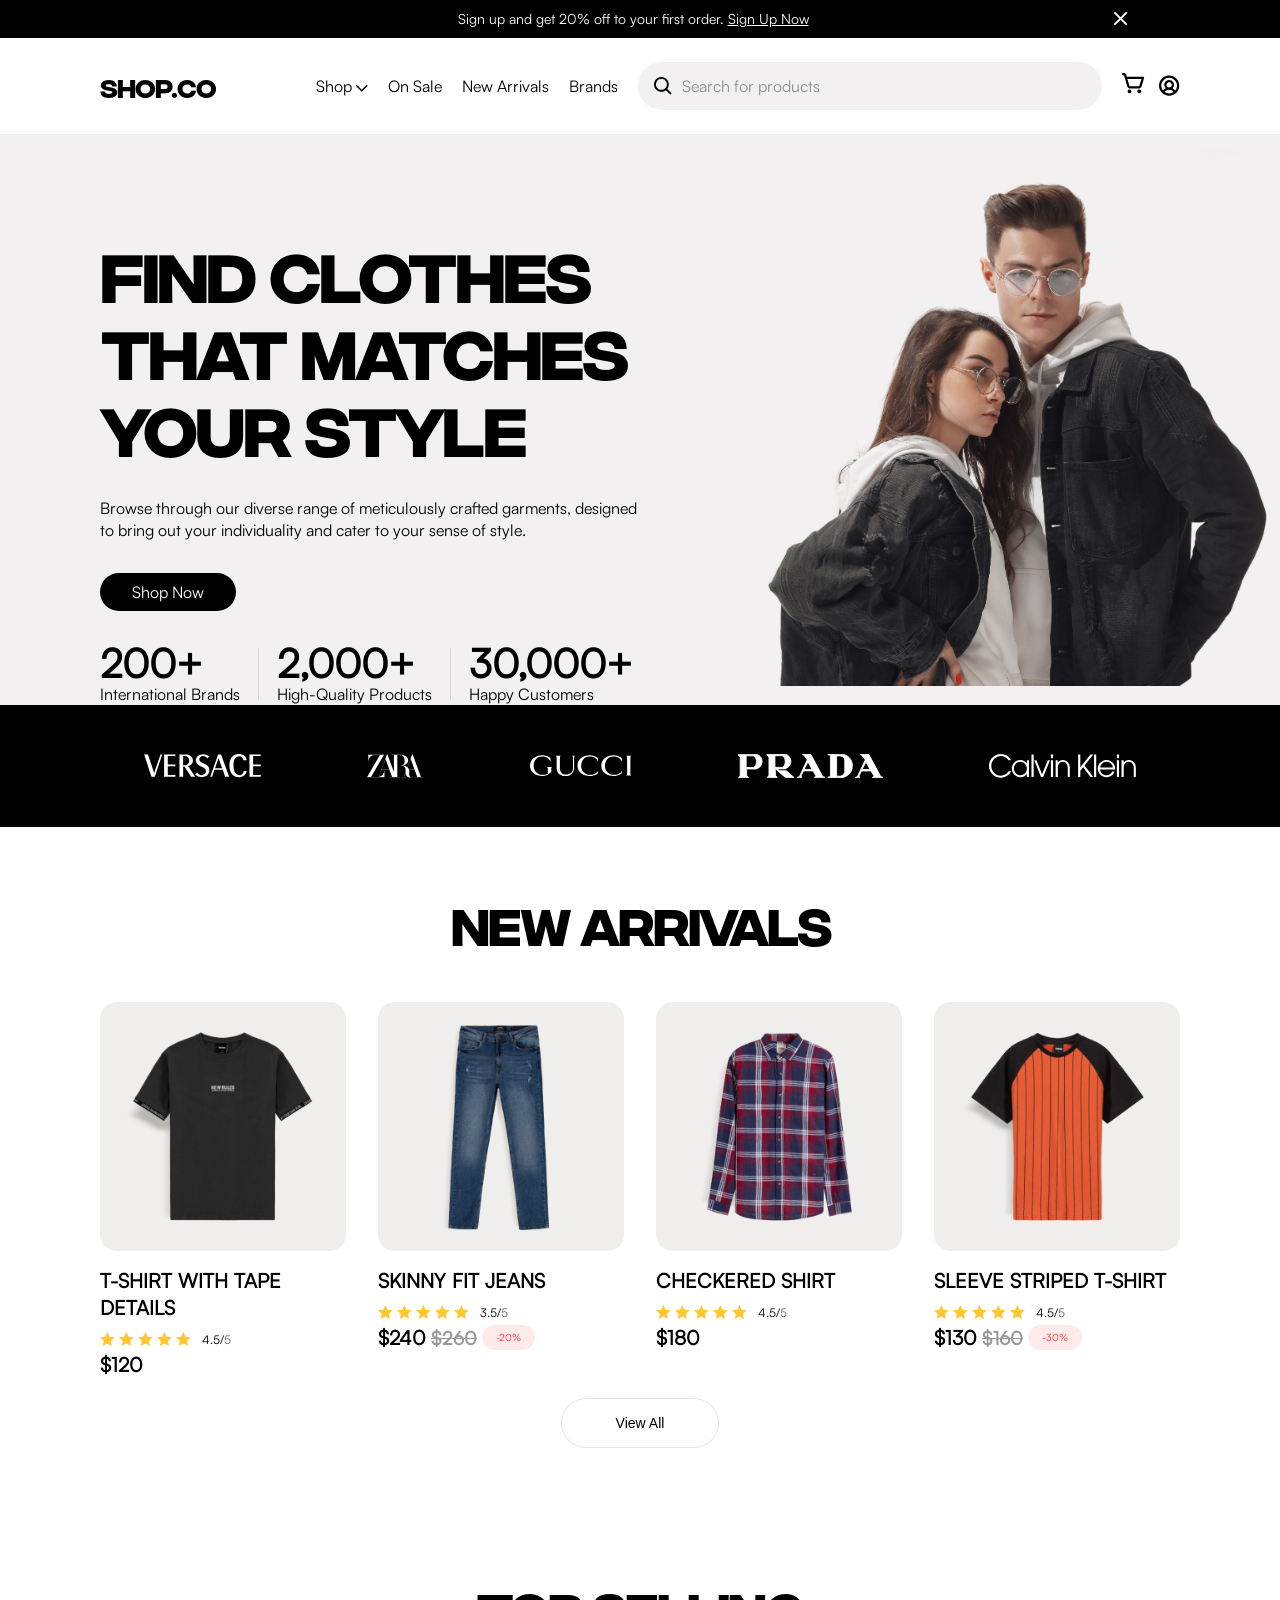
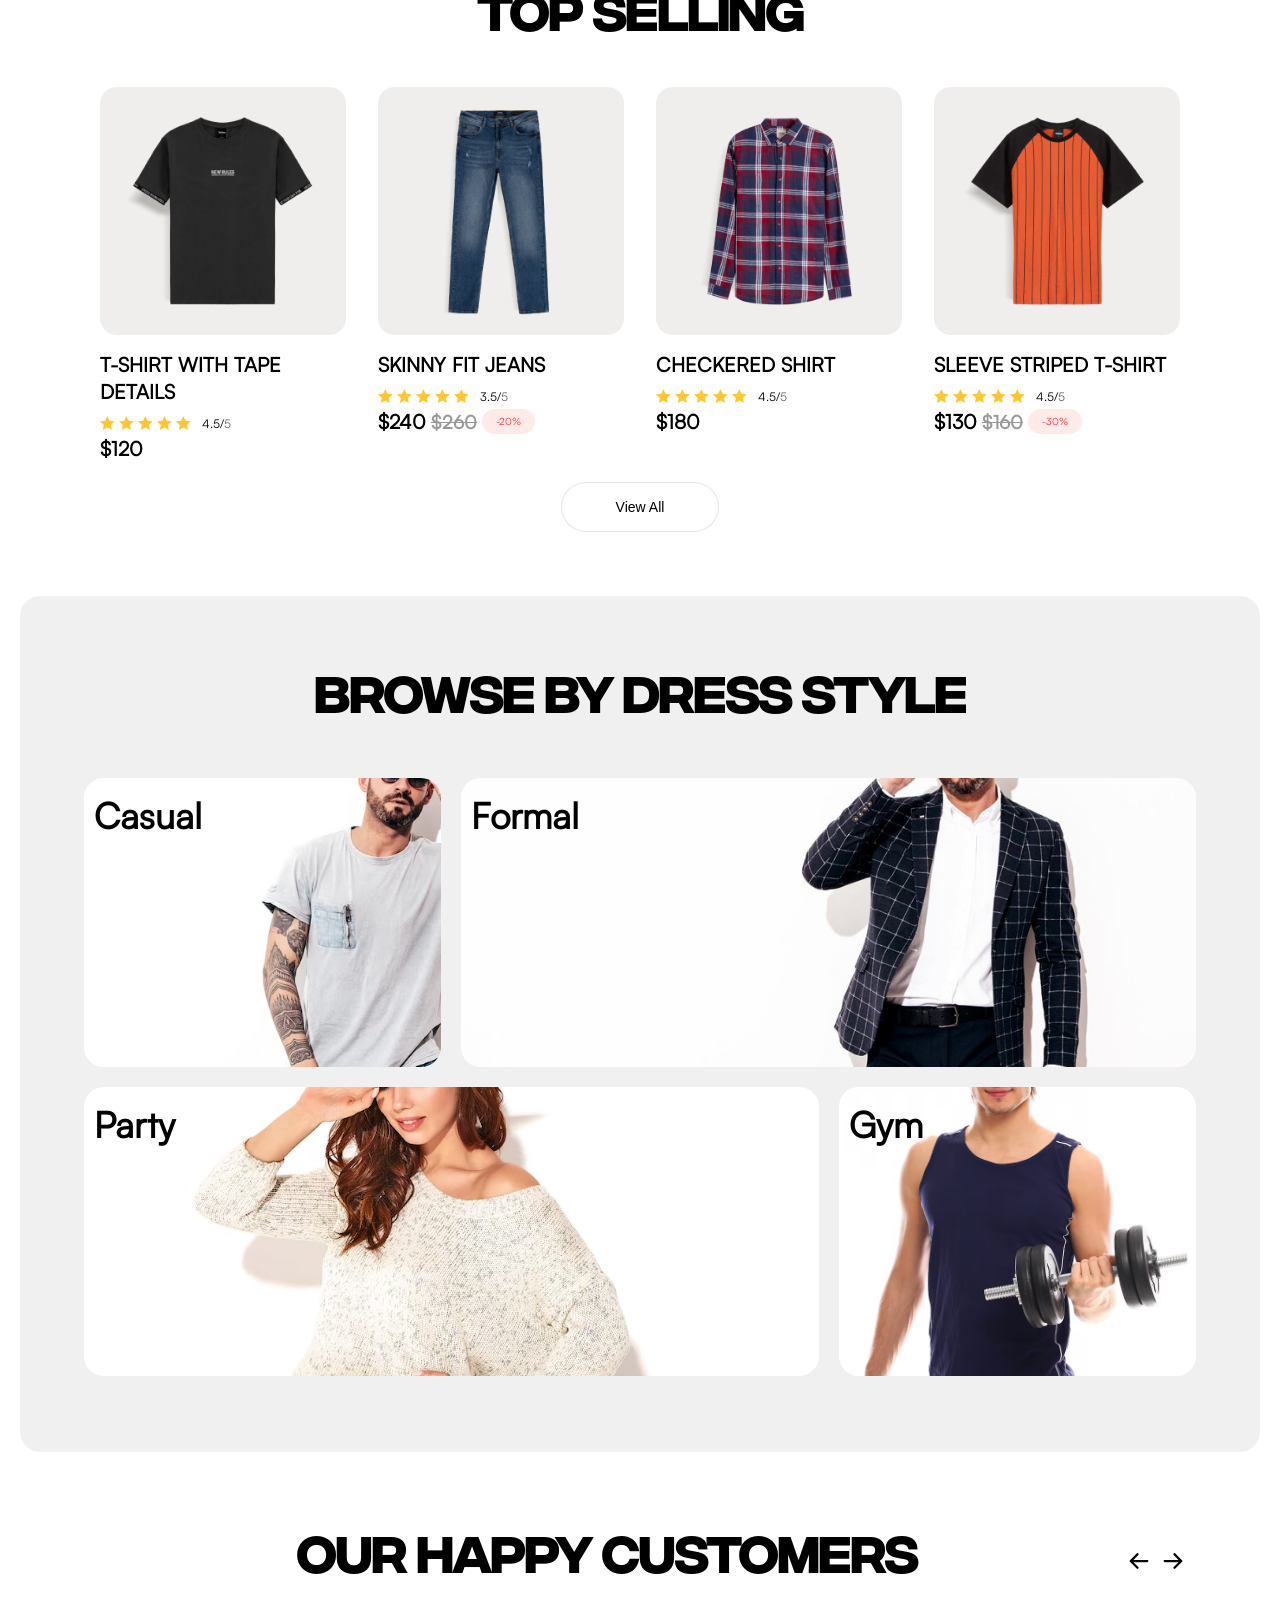
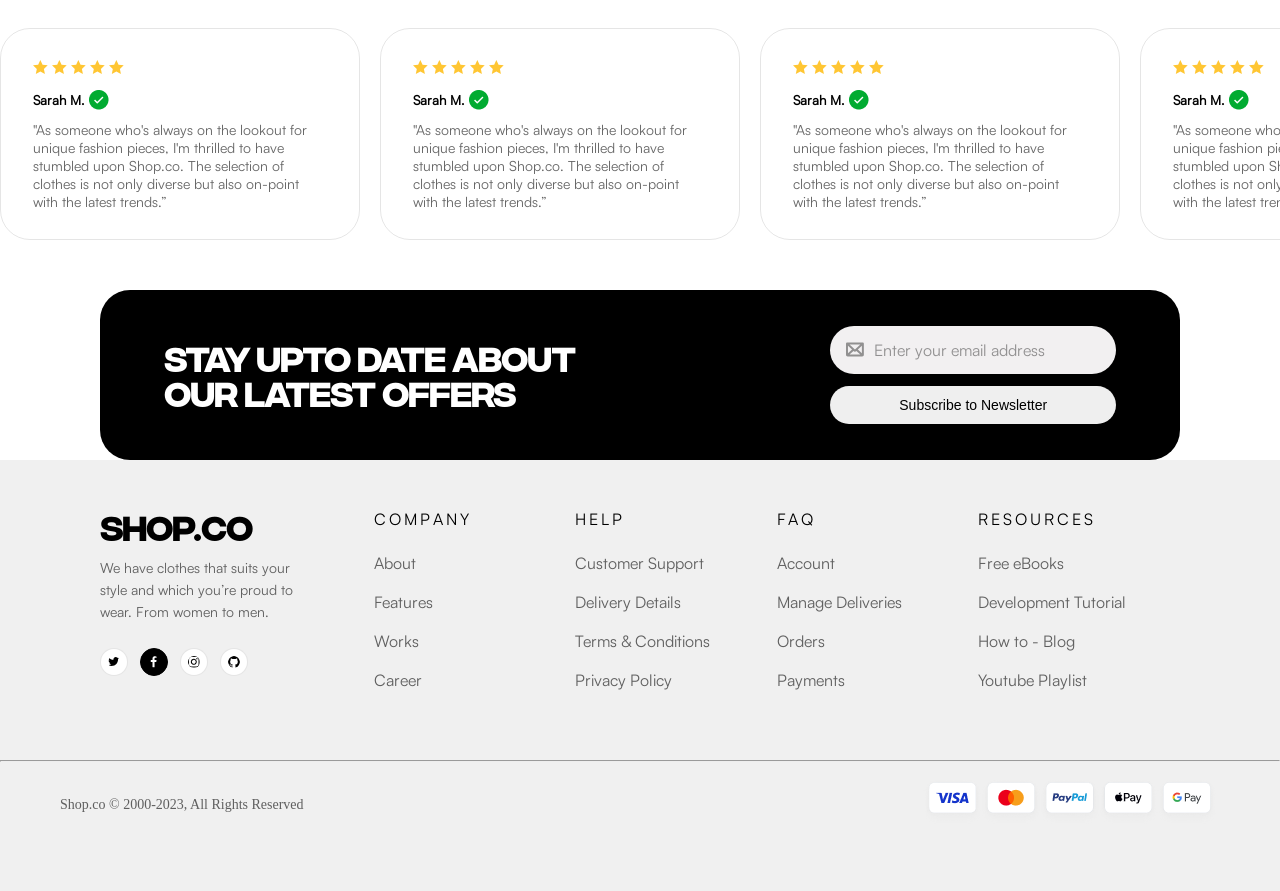
==== commit e5cdbf2d: "feat: phase 3" ====
--- a/index.html
+++ b/index.html
@@ -36,8 +36,10 @@
                 </div>
                 <div class="navbar__cart-profile-search">
                     <img class="navbar__search" src="./assets/icons/search.svg" alt="search-icon">
-                    <img class="navbar__cart" src="./assets/icons/cart.svg" alt="cart-icon">
-                    <img class="navbar__profile" src="./assets/icons/profile.svg" alt="profile-icon">
+                    <a href="./cart.html">
+                        <img class="navbar__cart" src="./assets/icons/cart.svg" alt="cart-icon">
+                    </a>
+                    <img id="logoutBtn" class="navbar__profile" src="./assets/icons/profile.svg" alt="profile-icon">
                 </div>
             </section>
         </nav>
@@ -265,67 +267,8 @@
         </div>
     </footer>
 
-    <script>
-        const productContainer = document.querySelector('#new-arrivals-container');
-        fetch('./products.json')
-            .then(response => response.json())
-            .then(products => {
-                productContainer.innerHTML = products.map(product => `
-            <div class="product-card">
-                        <img src="${product.image}" alt="${product.name}" class="product-card__image">
-                        <h4 class="new-arrivals__product-name">${product.name}</h4>
-                        <div class="new-arrivals__rating">
-                            <div class="new-arrivals__stars">
-                                <img src="./assets/icons/star.svg" alt="rating-star">
-                                <img src="./assets/icons/star.svg" alt="rating-star">
-                                <img src="./assets/icons/star.svg" alt="rating-star">
-                                <img src="./assets/icons/star.svg" alt="rating-star">
-                                <img src="./assets/icons/star.svg" alt="rating-star">
-                            </div>
-                            <h5 class="rating-h2">${product.rating}/<span class="rating-span">5</span></h5>
-                        </div>
-                        <div class="new-arrivals__pricing">
-                            <h3 class="new-arrivals__price">$${product.price}</h3>
-                            ${product.originalPrice ? `<h3 class="new-arrivals__discount">$${product.originalPrice}</h3>` : ''}
-                            ${product.discount ? `<h4 class="new-arrivals__percent">-${product.discount}%</h4>` : ''}
-                        </div>
-                    </div>
-                `).join('');
-            })
-            .catch(error => {
-                console.error('Error loading products:', error);
-            });
-
-        const topSellingContainer = document.querySelector('#top-selling-container');
-        fetch('./products.json')
-            .then(response => response.json())
-            .then(products => {
-                topSellingContainer.innerHTML = products.map(product => `
-                    <div class="topselling-card">
-                        <img src="${product.image}" alt="${product.name}" class="topselling-card__image">
-                        <h4 class="top-selling__product-name">${product.name}</h4>
-                        <div class="top-selling__rating">
-                            <div class="top-selling__stars">
-                                <img src="./assets/icons/star.svg" alt="rating-star">
-                                <img src="./assets/icons/star.svg" alt="rating-star">
-                                <img src="./assets/icons/star.svg" alt="rating-star">
-                                <img src="./assets/icons/star.svg" alt="rating-star">
-                                <img src="./assets/icons/star.svg" alt="rating-star">
-                            </div>
-                            <h5 class="rating-h2">${product.rating}/<span class="rating-span">5</span></h5>
-                        </div>
-                        <div class="top-selling__pricing">
-                            <h3 class="top-selling__price">$${product.price}</h3>
-                            ${product.originalPrice ? `<h3 class="top-selling__discount">$${product.originalPrice}</h3>` : ''}
-                            ${product.discount ? `<h4 class="top-selling__percent">-${product.discount}%</h4>` : ''}
-                        </div>
-                    </div>
-                `).join('');
-            })
-            .catch(error => {
-                console.error('Error loading products:', error);
-            });
-    </script>
+    <script src="./js/pages/index.js"></script>
+    <script src="./js/pages/login.js"></script>
 </body>
 
-</html>+</html>
--- a/css/main.css
+++ b/css/main.css
@@ -12,6 +12,12 @@
   font-family: "Satoshi";
   src: url("../../assets/fonts/Satoshi-Regular.woff2");
 }
+a {
+  text-decoration: none;
+  color: #000000;
+  cursor: pointer;
+}
+
 .header {
   font-family: "Satoshi";
 }
@@ -993,7 +999,16 @@
   gap: 1.25rem;
 }
 .main .product .product__content .product__count-cart .product-count {
+  background-color: #f0f0f0;
   width: 30%;
+  display: flex;
+  gap: 2.375rem;
+  justify-content: center;
+  align-items: center;
+  border-radius: 1.875rem;
+}
+.main .product .product__content .product__count-cart .product-count .icon {
+  width: 0.9375rem;
 }
 .main .product .product__content .product__count-cart .product-cart {
   width: 70%;
@@ -1307,6 +1322,18 @@
 }
 .main .cart .cart-section .cart-blocks .cart-block .cart-block__content {
   width: 100%;
+}
+.main .cart .cart-section .cart-blocks .cart-block .cart-block__content .product-count {
+  background-color: #f0f0f0;
+  display: flex;
+  gap: 2.375rem;
+  justify-content: center;
+  align-items: center;
+  border-radius: 1.875rem;
+  padding: 0.75rem 1.25rem;
+}
+.main .cart .cart-section .cart-blocks .cart-block .cart-block__content .product-count .icon {
+  width: 0.9375rem;
 }
 .main .cart .cart-section .cart-blocks .cart-block .cart-block__content .cart-block__first {
   width: 100%;
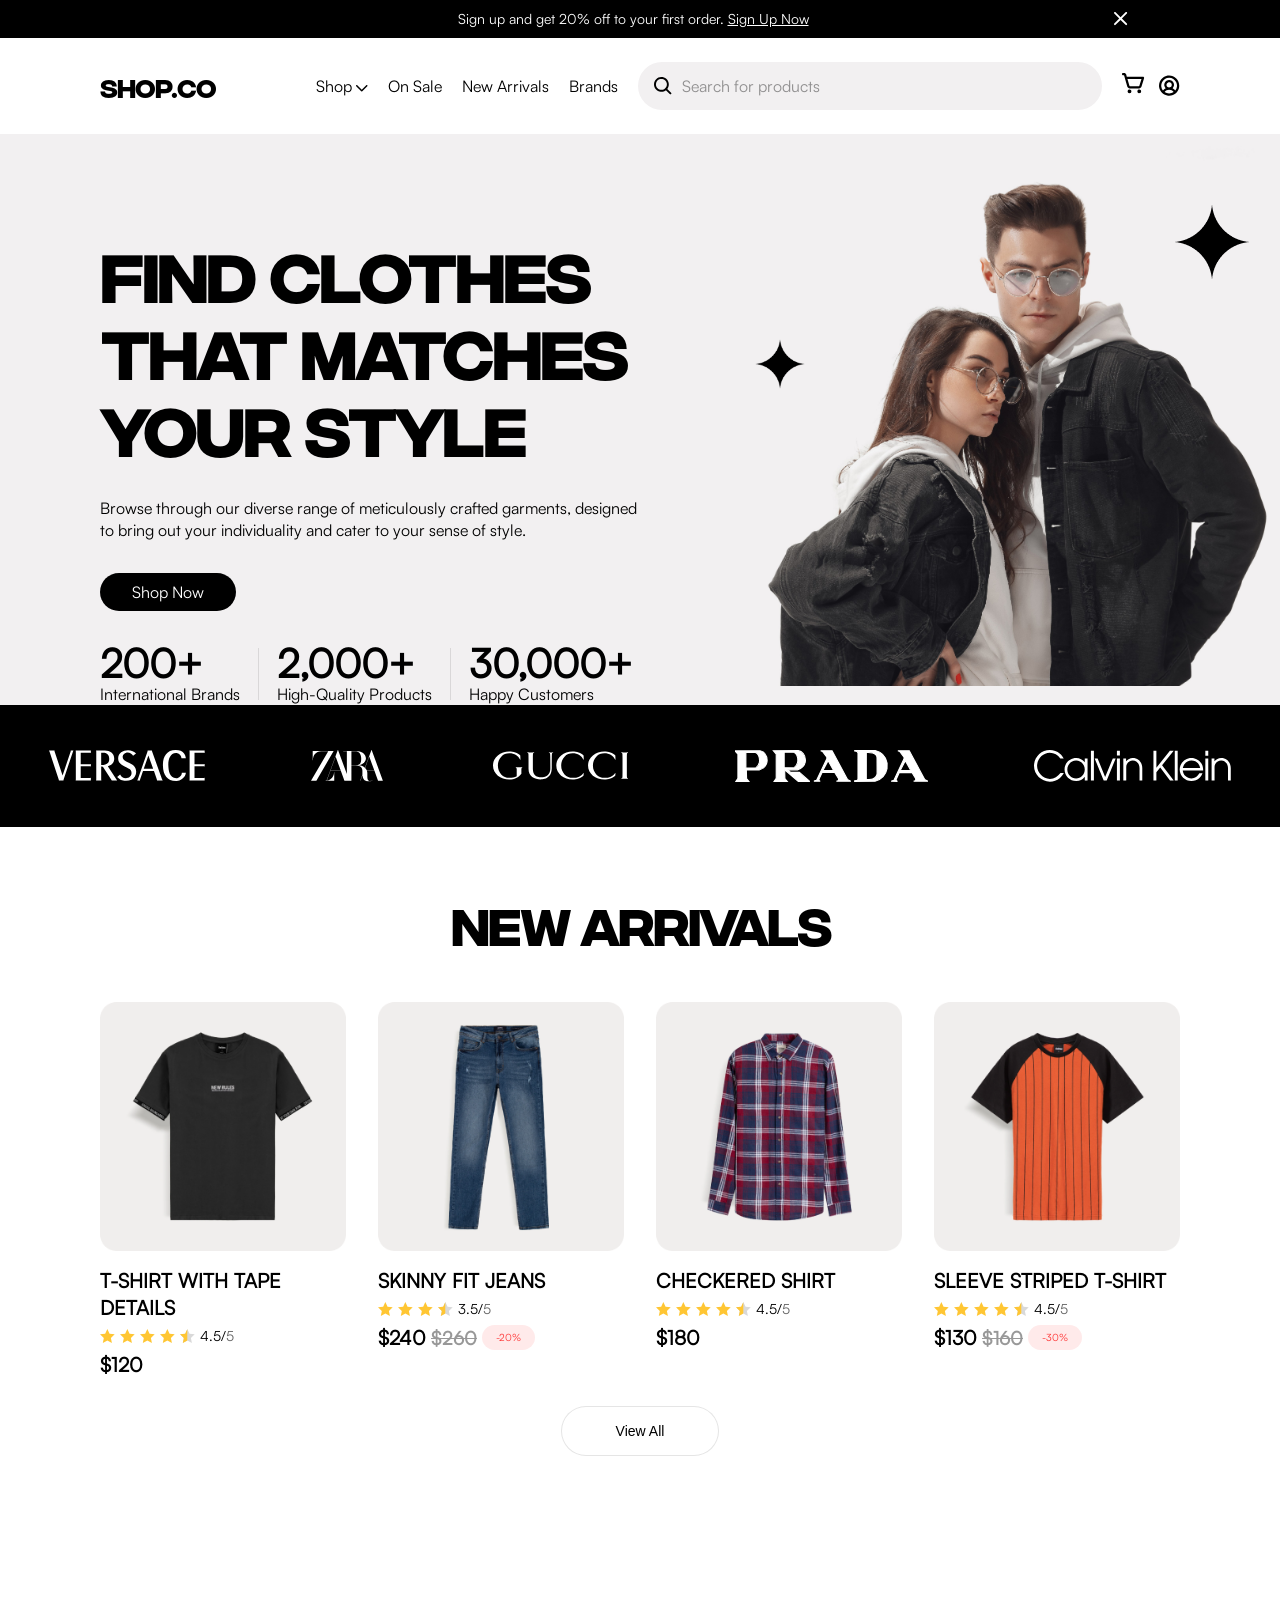
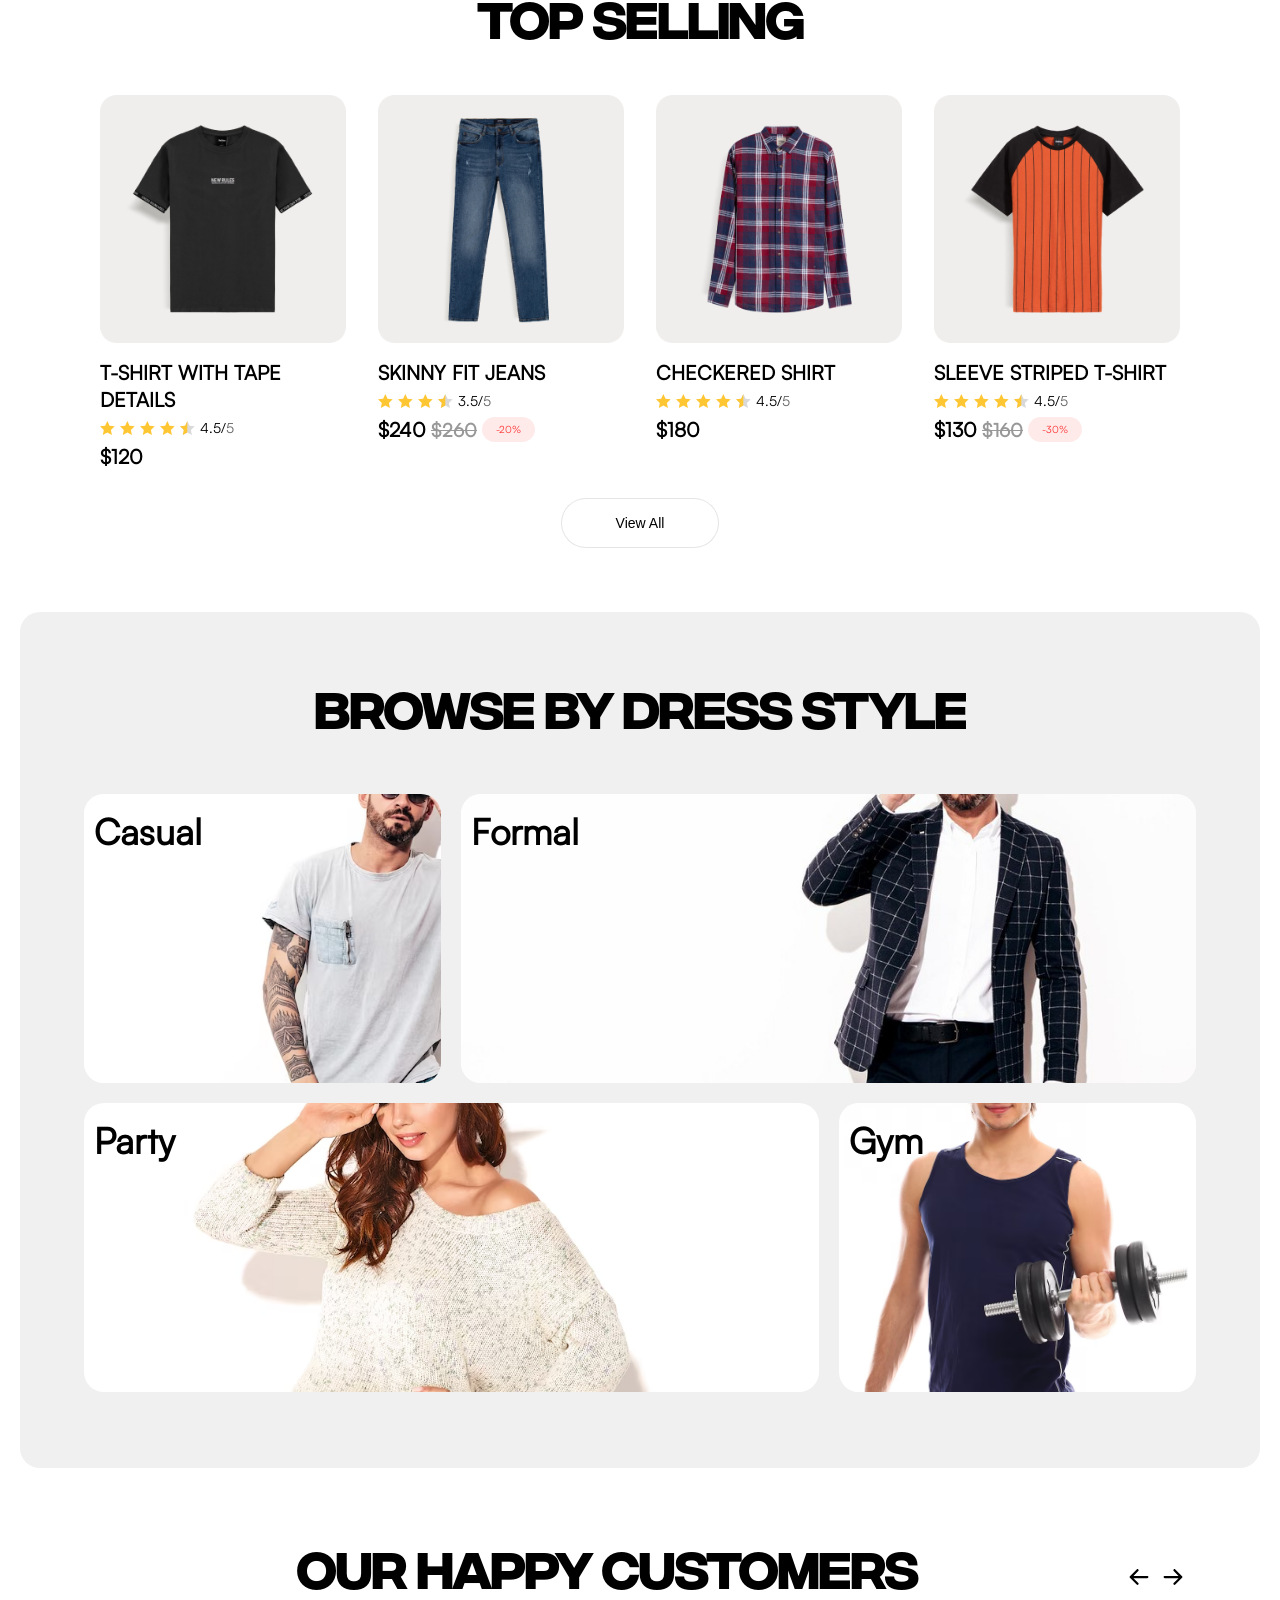
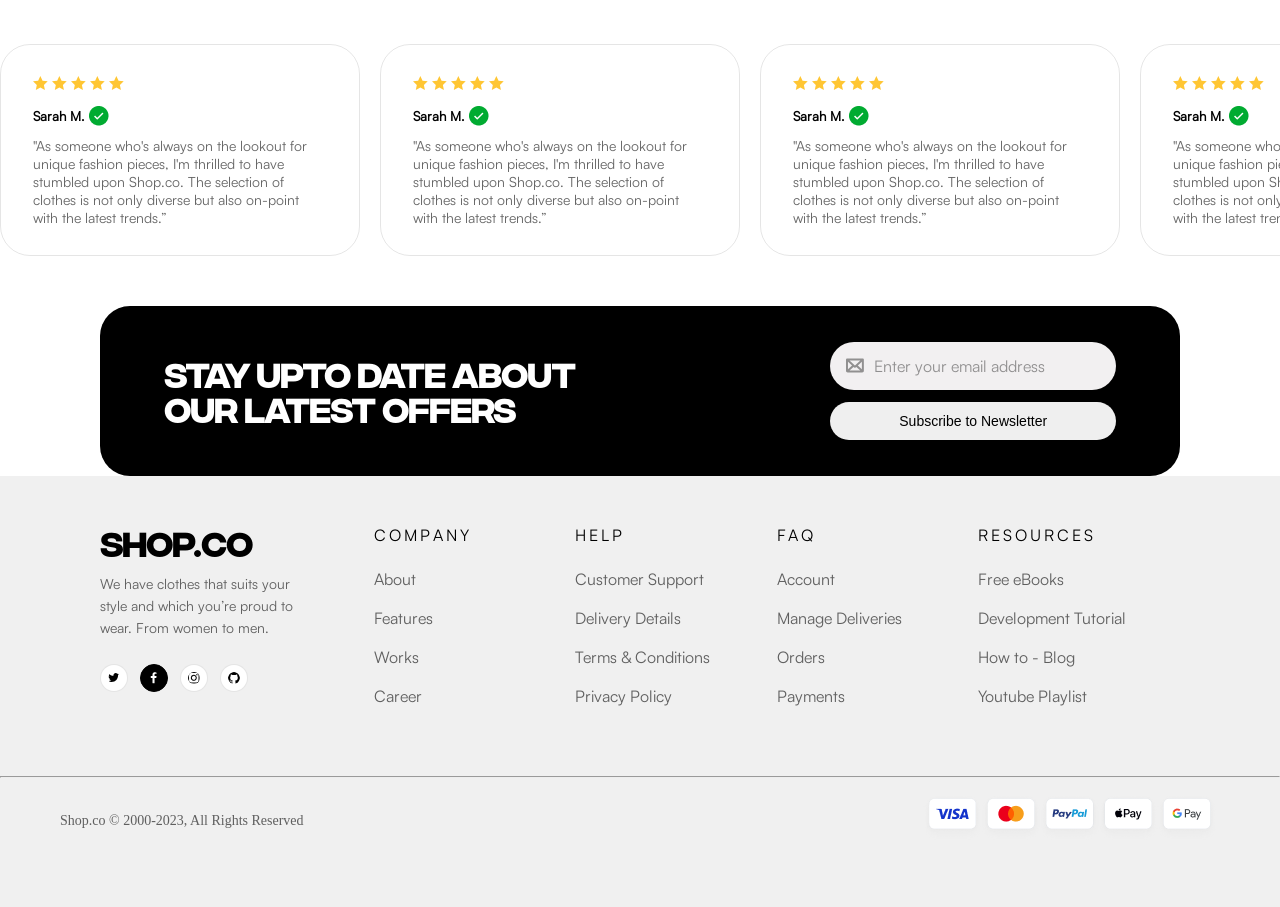
==== commit 17060f91: "feat: phase 6" ====
--- a/index.html
+++ b/index.html
@@ -20,7 +20,7 @@
         <nav class="navbar">
             <section class="navbar__menu-icon__logo">
                 <img class="menu-icon" src="./assets/icons/menu.svg" alt="menu-icon">
-                <h2 class="brand-name">SHOP.CO</h2>
+                <a href="index.html"><h2 class="brand-name">SHOP.CO</h2></a>
             </section>
             <section class="navbar__menu-searchbar-icons">
                 <ul class="navbar__desktop-menu">
@@ -69,9 +69,9 @@
                 </div>
             </section>
             <section class="hero__image">
-                <img src="starIcon" alt="">
-                <img class="hero__image-img" src="./assets/images/heroImg.jpg" alt="">
-                <img src="starIcon" alt="">
+                <img class="sparkle hero__sparkle--0" src="./assets/images/sparkle.png" alt="sparkle-icon">
+                <img class="hero__image-img" src="./assets/images/heroImg.jpg" alt="hero-image">
+                <img class="sparkle hero__sparkle--1" src="./assets/images/sparkle.png" alt="sparkle-icon">
             </section>
         </section>
         <section class="brand-strip">
@@ -96,19 +96,19 @@
             <h2 class="browseby-style__heading">BROWSE BY DRESS STYLE</h2>
             <section class="browseby-style__blocks">
                 <div class="browseby-style__block--0">
-                    <img class="browseby-img" src="./assets/images/0.png" alt="">
+                    <img class="browseby-img" src="./assets/images/0.png" alt="casual">
                     <span class="browseby-type">Casual</span>
                 </div>
                 <div class="browseby-style__block--1">
-                    <img class="browseby-img" src="./assets/images/1.png" alt="">
+                    <img class="browseby-img" src="./assets/images/1.png" alt="formal">
                     <span class="browseby-type">Formal</span>
                 </div>
                 <div class="browseby-style__block--2">
-                    <img class="browseby-img" src="./assets/images/2.png" alt="">
+                    <img class="browseby-img" src="./assets/images/2.png" alt="party">
                     <span class="browseby-type">Party</span>
                 </div>
                 <div class="browseby-style__block--3">
-                    <img class="browseby-img" src="./assets/images/3.png" alt="">
+                    <img class="browseby-img" src="./assets/images/3.png" alt="gym">
                     <span class="browseby-type">Gym</span>
                 </div>
             </section>
@@ -116,8 +116,8 @@
         <section class="testimonials">
             <h2 class="testimonials__heading">OUR HAPPY CUSTOMERS
                 <span class="testimonials__heading-arrows">
-                    <img src="./assets/icons/arrow-down-left.svg" alt="left" srcset="">
-                    <img src="./assets/icons/arrow-down-right.svg" alt="right" srcset="">
+                    <img src="./assets/icons/arrow-down-left.svg" alt="left">
+                    <img src="./assets/icons/arrow-down-right.svg" alt="right">
                 </span>
             </h2>
             <div class="testimonials__blocks">
@@ -267,6 +267,7 @@
         </div>
     </footer>
 
+    <script src="./data.js"></script>
     <script src="./js/pages/index.js"></script>
     <script src="./js/pages/login.js"></script>
 </body>
--- a/css/main.css
+++ b/css/main.css
@@ -57,8 +57,8 @@
 .header .navbar .navbar__menu-icon__logo {
   display: flex;
   flex-direction: row;
-  justify-content: center;
-  align-items: center;
+  justify-content: normal;
+  align-items: normal;
   flex-wrap: nowrap;
   gap: 1rem;
 }
@@ -106,8 +106,8 @@
   .header .navbar .navbar__menu-searchbar-icons .navbar__desktop-menu {
     display: flex;
     flex-direction: row;
-    justify-content: center;
-    align-items: center;
+    justify-content: normal;
+    align-items: normal;
     flex-wrap: nowrap;
     list-style: none;
     gap: 1.25rem;
@@ -332,18 +332,30 @@
 .main .hero .hero__content .hero__blocks .vertical-line--1 {
   width: 0.0625rem;
   height: 3.25rem;
-  background: rgba(0, 0, 0, 0.1);
+  background: rgba(0, 0, 0, 0.1019607843);
 }
 .main .hero .hero__content .hero__blocks .vertical-line--2 {
   width: 0.0625rem;
   height: 3.25rem;
-  background: rgba(0, 0, 0, 0.1);
+  background: rgba(0, 0, 0, 0.1019607843);
   display: none;
 }
 .main .hero .hero__image {
   width: 100%;
-}
-.main .hero .hero__image img {
+  position: relative;
+}
+.main .hero .hero__image .hero__sparkle--0 {
+  position: absolute;
+  top: 12.8125rem;
+  left: 0.9375rem;
+  width: 3.125rem;
+}
+.main .hero .hero__image .hero__sparkle--1 {
+  position: absolute;
+  top: 4.375rem;
+  right: 1.875rem;
+}
+.main .hero .hero__image .hero__image-img {
   display: block;
   width: 100%;
   height: auto;
@@ -356,10 +368,11 @@
   flex-wrap: wrap;
   justify-content: center;
   align-items: center;
+  align-content: center;
   gap: 0.875rem;
 }
 .main .brand-strip .brand {
-  height: 2rem;
+  height: 1.75rem;
 }
 .main .new-arrivals {
   font-family: "Satoshi";
@@ -392,7 +405,7 @@
 }
 .main .new-arrivals .new-arrivals__blocks .product-card .new-arrivals__rating {
   display: flex;
-  gap: 0.6875rem;
+  gap: 0.3125rem;
   align-items: center;
 }
 .main .new-arrivals .new-arrivals__blocks .product-card .new-arrivals__rating .rating-h2 {
@@ -410,6 +423,7 @@
   align-items: center;
 }
 .main .new-arrivals .new-arrivals__blocks .product-card .new-arrivals__pricing .new-arrivals__price {
+  padding: 0.5rem 0;
   font-size: 1.25rem;
   font-weight: 700;
 }
@@ -461,7 +475,7 @@
 }
 .main .top-selling .top-selling__blocks .topselling-card .top-selling__rating {
   display: flex;
-  gap: 0.6875rem;
+  gap: 0.3125rem;
   align-items: center;
 }
 .main .top-selling .top-selling__blocks .topselling-card .top-selling__rating .rating-h2 {
@@ -474,6 +488,7 @@
   opacity: 0.6;
 }
 .main .top-selling .top-selling__blocks .topselling-card .top-selling__pricing {
+  padding: 0.25rem 0;
   display: flex;
   gap: 0.3125rem;
   align-items: center;
@@ -715,10 +730,10 @@
     padding: 0.5rem 2rem;
   }
   .main .new-arrivals .new-arrivals__blocks {
-    flex: 1 1 13.75rem;
+    flex: 1 1;
   }
   .main .top-selling .top-selling__blocks {
-    flex: 1 1 13.75rem;
+    flex: 1 1;
   }
 }
 @media (min-width: 1200px) {
@@ -750,7 +765,7 @@
     gap: 6.625rem;
   }
   .main .brand-strip .brand {
-    height: 1.5rem;
+    height: 2rem;
   }
   .main .new-arrivals {
     padding: 4.5rem 6.25rem 4rem;
@@ -766,12 +781,15 @@
     gap: 2rem;
   }
   .main .new-arrivals .new-arrivals__blocks .product-card {
-    flex: 1 1 13.75rem;
+    flex: 1 1;
   }
   .main .new-arrivals .new-arrivals__blocks .product-card .new-arrivals__product-name {
     font-weight: 700;
     font-size: 1.25rem;
     padding: 1rem 0 0.5rem 0;
+  }
+  .main .new-arrivals .new-arrivals__blocks .product-card .new-arrivals__rating .rating-h2 {
+    font-size: 0.875rem;
   }
   .main .top-selling {
     padding: 4.5rem 6.25rem 4rem;
@@ -787,12 +805,18 @@
     gap: 2rem;
   }
   .main .top-selling .top-selling__blocks .topselling-card {
-    flex: 1 1 13.75rem;
+    flex: 1 1;
   }
   .main .top-selling .top-selling__blocks .topselling-card .top-selling__product-name {
     font-weight: 700;
     font-size: 1.25rem;
     padding: 1rem 0 0.5rem 0;
+  }
+  .main .top-selling .top-selling__blocks .topselling-card .top-selling__pricing {
+    padding: 0.5rem 0;
+  }
+  .main .top-selling .top-selling__blocks .topselling-card .top-selling__rating .rating-h2 {
+    font-size: 0.875rem;
   }
   .main .browseby-style {
     max-width: 77.5rem;
@@ -1000,15 +1024,16 @@
 }
 .main .product .product__content .product__count-cart .product-count {
   background-color: #f0f0f0;
-  width: 30%;
-  display: flex;
-  gap: 2.375rem;
+  width: 35%;
+  display: flex;
+  gap: 1.875rem;
   justify-content: center;
   align-items: center;
   border-radius: 1.875rem;
 }
 .main .product .product__content .product__count-cart .product-count .icon {
-  width: 0.9375rem;
+  cursor: pointer;
+  width: 1.0625rem;
 }
 .main .product .product__content .product__count-cart .product-cart {
   width: 70%;
@@ -1016,6 +1041,7 @@
   outline: none;
   border: none;
   border-radius: 1.875rem;
+  cursor: pointer;
 }
 .main .recommendation {
   font-family: "Satoshi";
@@ -1048,7 +1074,7 @@
 }
 .main .recommendation .recommendation__blocks .recommendation-card .recommendation__rating {
   display: flex;
-  gap: 0.6875rem;
+  gap: 0.3125rem;
   align-items: center;
 }
 .main .recommendation .recommendation__blocks .recommendation-card .recommendation__rating .rating-h2 {
@@ -1061,6 +1087,7 @@
   opacity: 0.6;
 }
 .main .recommendation .recommendation__blocks .recommendation-card .recommendation__pricing {
+  padding: 0.25rem 0;
   display: flex;
   gap: 0.3125rem;
   align-items: center;
@@ -1136,7 +1163,7 @@
 
 @media (min-width: 768px) {
   .main .recommendation .recommendation__blocks {
-    flex: 1 1 13.75rem;
+    flex: 1 1;
   }
 }
 @media (min-width: 1200px) {
@@ -1168,8 +1195,11 @@
     letter-spacing: 0%;
     vertical-align: middle;
   }
+  .main .product .product__content .product__count-cart .product-count {
+    gap: 2.375rem;
+  }
   .main .recommendation {
-    padding: 4.5rem 0 4rem;
+    padding: 4.5rem 6.25rem 4rem;
   }
   .main .recommendation .recommendation__heading {
     font-size: 3rem;
@@ -1179,15 +1209,21 @@
     flex-wrap: wrap;
     overflow-x: visible;
     gap: 2rem;
-    padding: 0 6.25rem;
+    padding-bottom: 0;
   }
   .main .recommendation .recommendation__blocks .recommendation-card {
-    flex: 1 1 13.75rem;
+    flex: 1 1;
   }
   .main .recommendation .recommendation__blocks .recommendation-card .recommendation__product-name {
     font-weight: 700;
     font-size: 1.25rem;
     padding: 1rem 0 0.5rem 0;
+  }
+  .main .recommendation .recommendation__blocks .recommendation-card .recommendation__pricing {
+    padding: 0.5rem 0;
+  }
+  .main .recommendation .recommendation__blocks .recommendation-card .recommendation__rating .rating-h2 {
+    font-size: 0.875rem;
   }
   .main .all-reviews .all-reviews__nav {
     padding: 2.25rem 6.25rem 1.5rem;
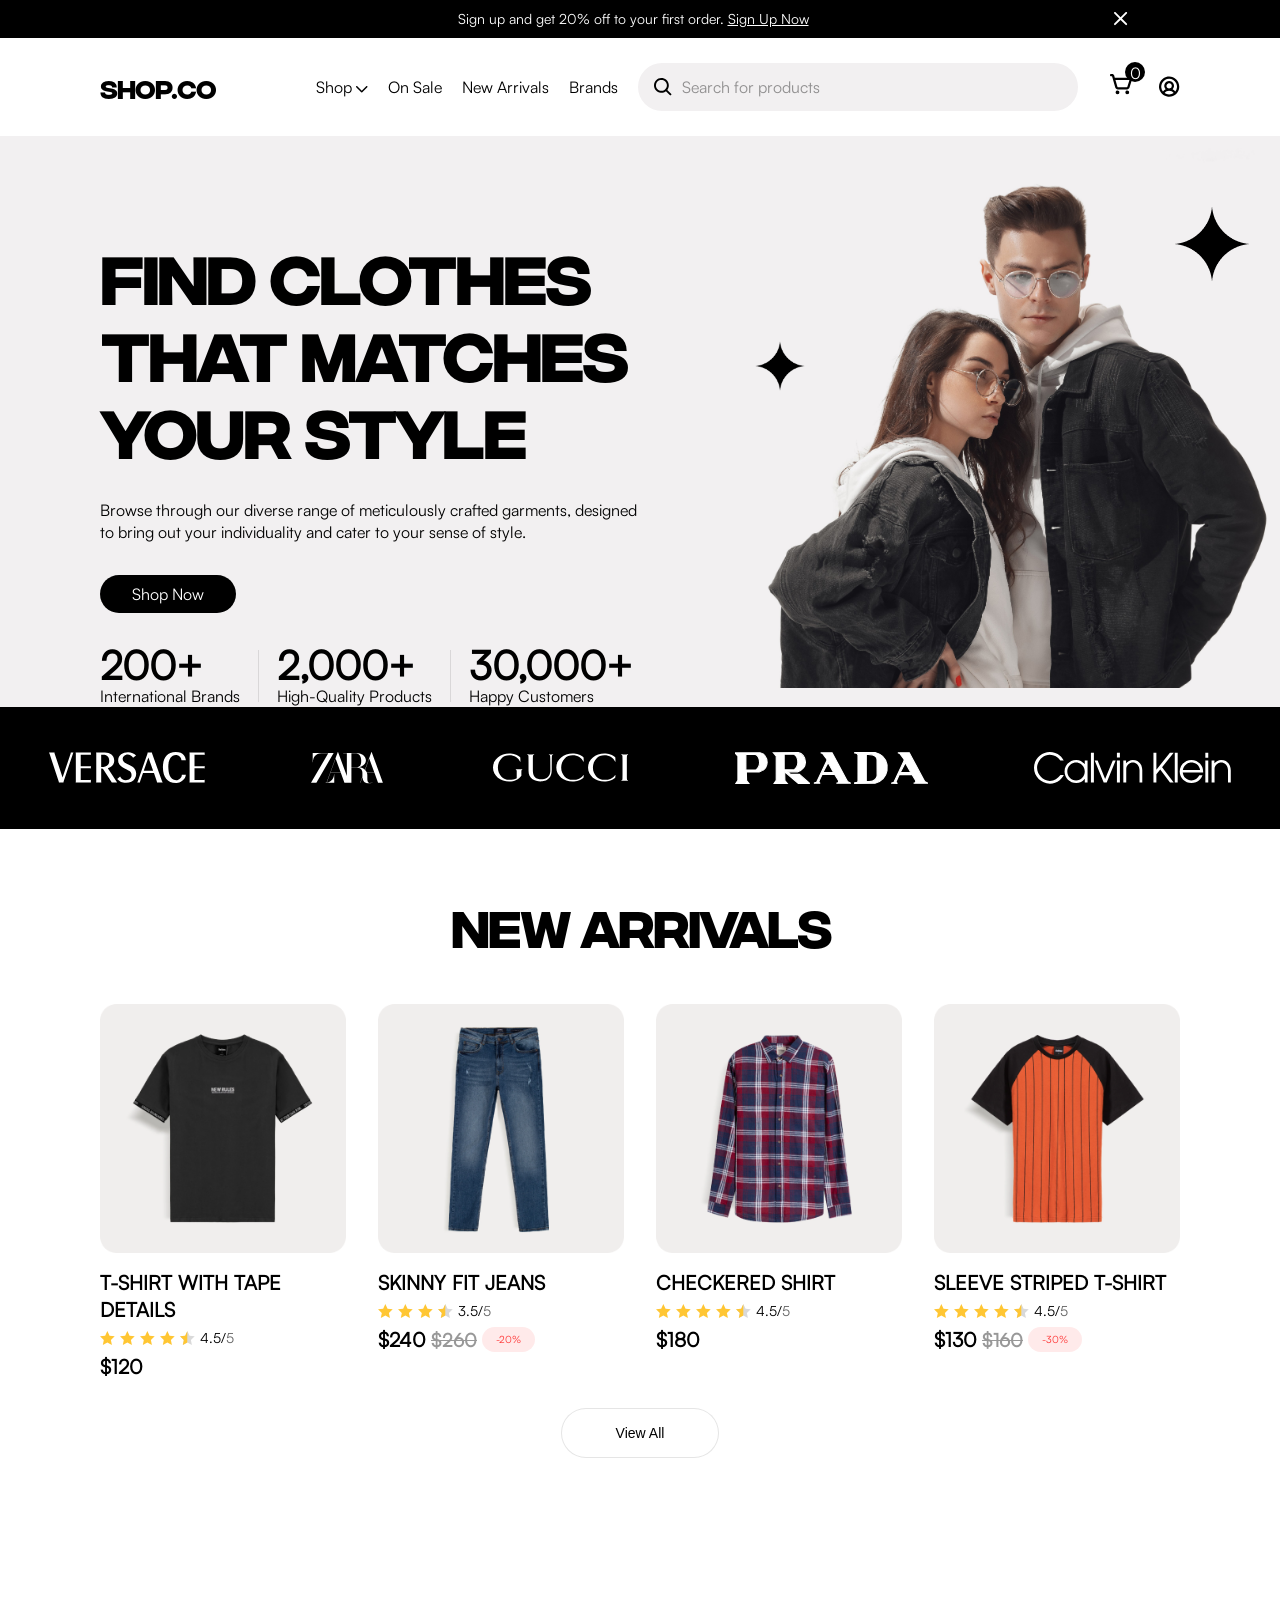
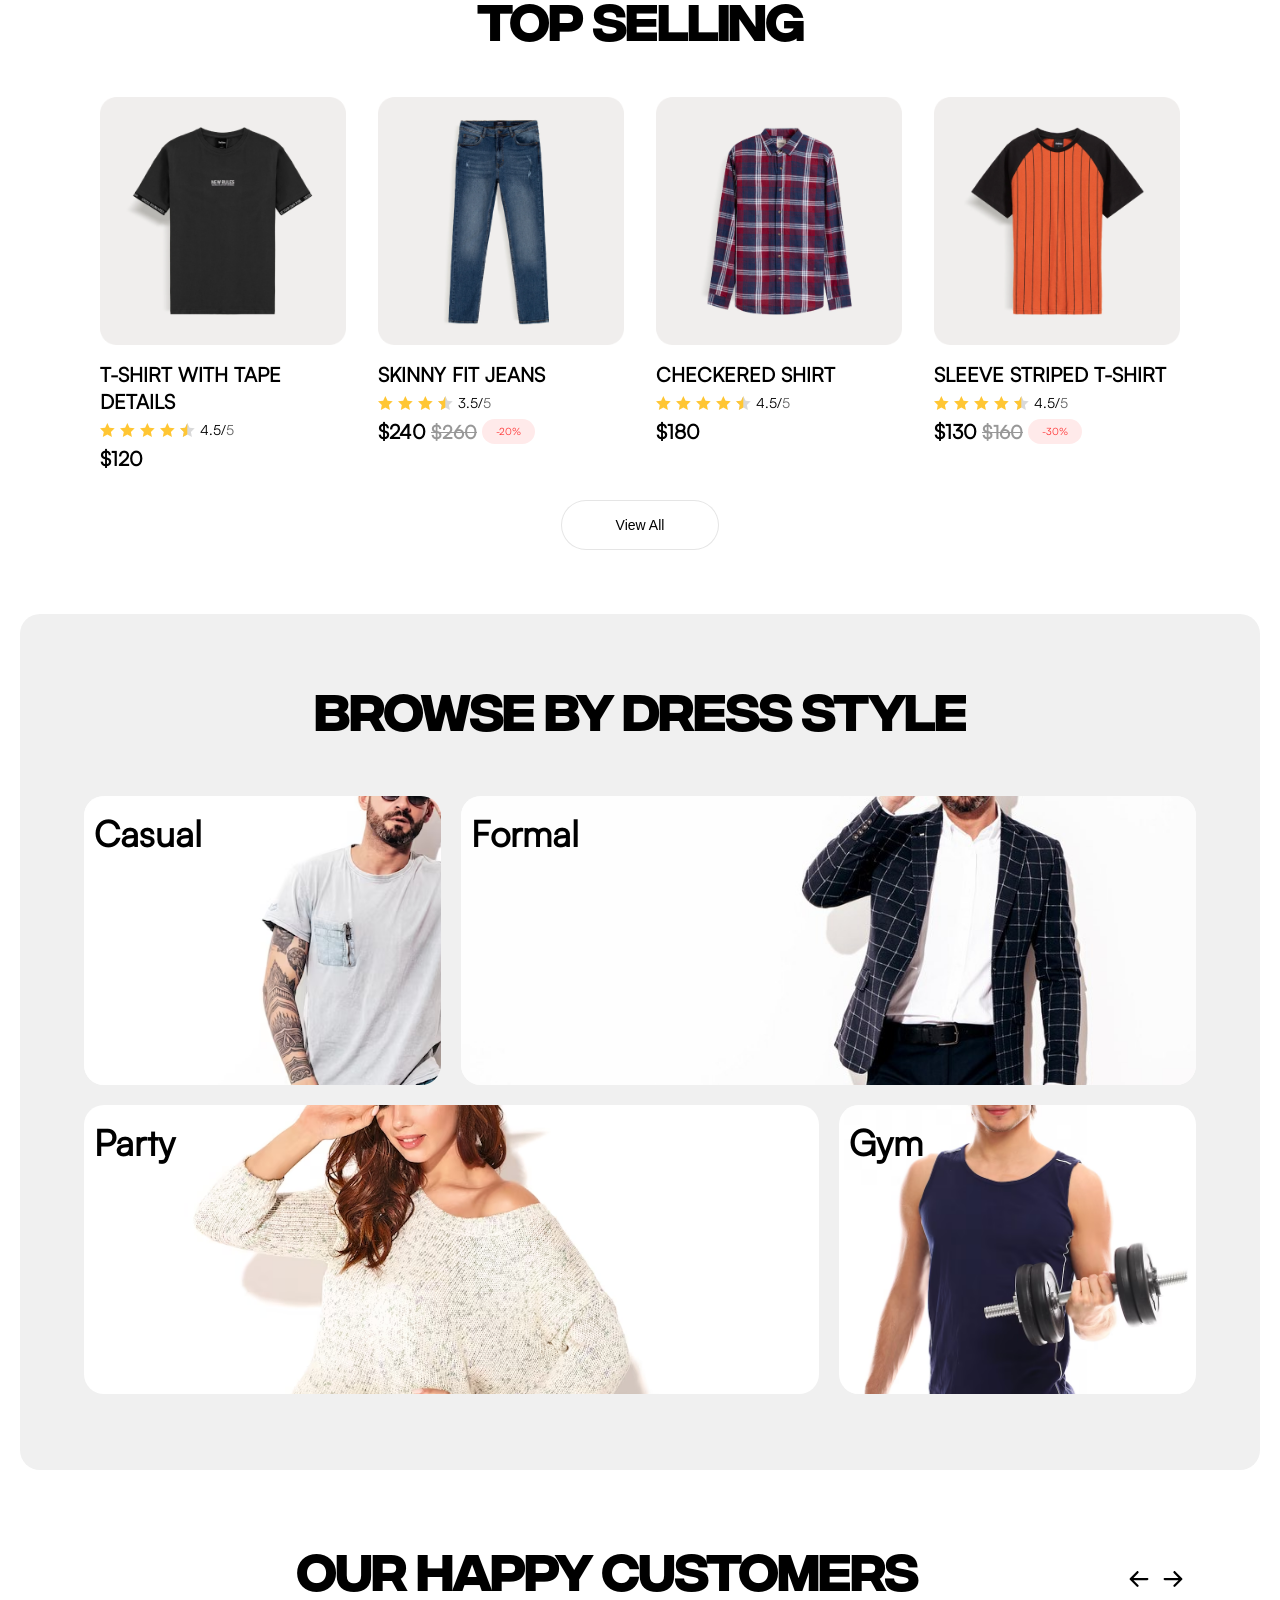
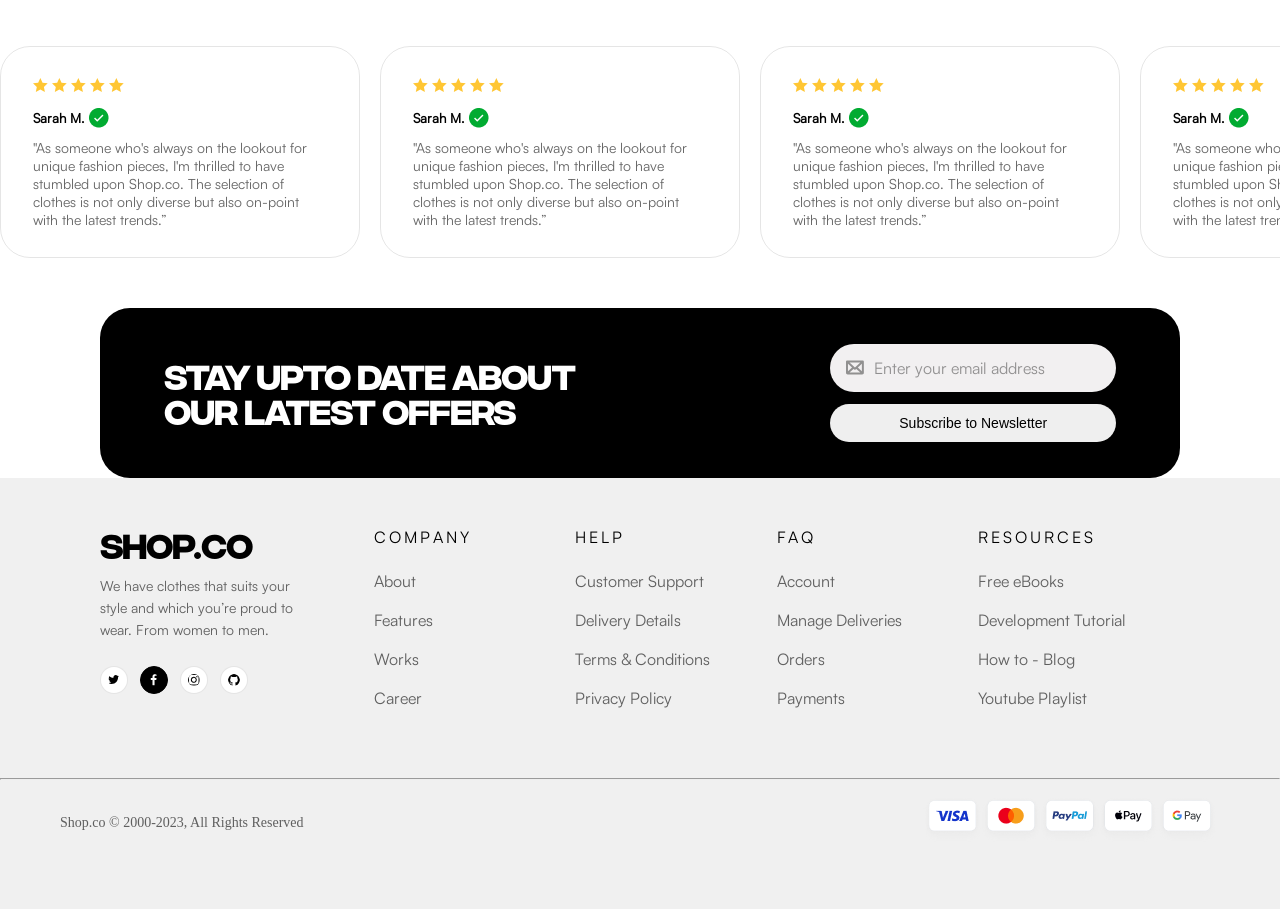
==== commit 27feb966: "feat: phase 9" ====
--- a/index.html
+++ b/index.html
@@ -36,8 +36,9 @@
                 </div>
                 <div class="navbar__cart-profile-search">
                     <img class="navbar__search" src="./assets/icons/search.svg" alt="search-icon">
-                    <a href="./cart.html">
+                    <a class="navbar__cart-icon-count" href="./cart.html">
                         <img class="navbar__cart" src="./assets/icons/cart.svg" alt="cart-icon">
+                        <span class="navbar__cart-count">1</span>
                     </a>
                     <img id="logoutBtn" class="navbar__profile" src="./assets/icons/profile.svg" alt="profile-icon">
                 </div>
@@ -267,7 +268,8 @@
         </div>
     </footer>
 
-    <script src="./data.js"></script>
+    <script src="./js/data.js"></script>
+    <script src="./js/components/header.js"></script>
     <script src="./js/pages/index.js"></script>
     <script src="./js/pages/login.js"></script>
 </body>
--- a/css/main.css
+++ b/css/main.css
@@ -6,11 +6,11 @@
 
 @font-face {
   font-family: "Integral CF";
-  src: url("../../assets/fonts/Fontspring-DEMO-integralcf-regular.otf");
+  src: url("../assets/fonts/Fontspring-DEMO-integralcf-regular.otf");
 }
 @font-face {
   font-family: "Satoshi";
-  src: url("../../assets/fonts/Satoshi-Regular.woff2");
+  src: url("../assets/fonts/Satoshi-Regular.woff2");
 }
 a {
   text-decoration: none;
@@ -19,6 +19,9 @@
 }
 
 .header {
+  position: sticky;
+  top: 0;
+  z-index: 100;
   font-family: "Satoshi";
 }
 .header .top-banner {
@@ -48,6 +51,7 @@
   justify-content: space-between;
   align-items: center;
   padding: 1.25rem 1rem;
+  background-color: #ffffff;
 }
 .header .navbar .brand-name {
   font-family: "Integral CF";
@@ -66,6 +70,21 @@
   display: flex;
   gap: 0.875rem;
   cursor: pointer;
+}
+.header .navbar .navbar__cart-profile-search .navbar__cart-icon-count {
+  position: relative;
+  padding: 0.75rem;
+}
+.header .navbar .navbar__cart-profile-search .navbar__cart-icon-count .navbar__cart-count {
+  position: absolute;
+  top: 0;
+  right: 0;
+  background-color: #000000;
+  color: #ffffff;
+  border-radius: 1.875rem;
+  width: 1.25rem;
+  height: 1.25rem;
+  text-align: center;
 }
 .header .navbar .navbar__desktop-menu,
 .header .navbar .navbar__search-bar {
@@ -1370,9 +1389,15 @@
 }
 .main .cart .cart-section .cart-blocks .cart-block .cart-block__content .product-count .icon {
   width: 0.9375rem;
+  cursor: pointer;
 }
 .main .cart .cart-section .cart-blocks .cart-block .cart-block__content .cart-block__first {
   width: 100%;
+}
+.main .cart .cart-section .cart-blocks .cart-block .cart-block__content .cart-block__first .delete-icon {
+  cursor: pointer;
+}
+.main .cart .cart-section .cart-blocks .cart-block .cart-block__content .cart-block__first {
   display: flex;
   justify-content: space-between;
   gap: 10px;
@@ -1437,6 +1462,7 @@
   display: flex;
   gap: 0.75rem;
   margin-top: 1.5rem;
+  padding-bottom: 1.25rem;
 }
 .main .cart .cart-section .cart-block__order .promo-code .promo-code__input {
   width: 100%;
